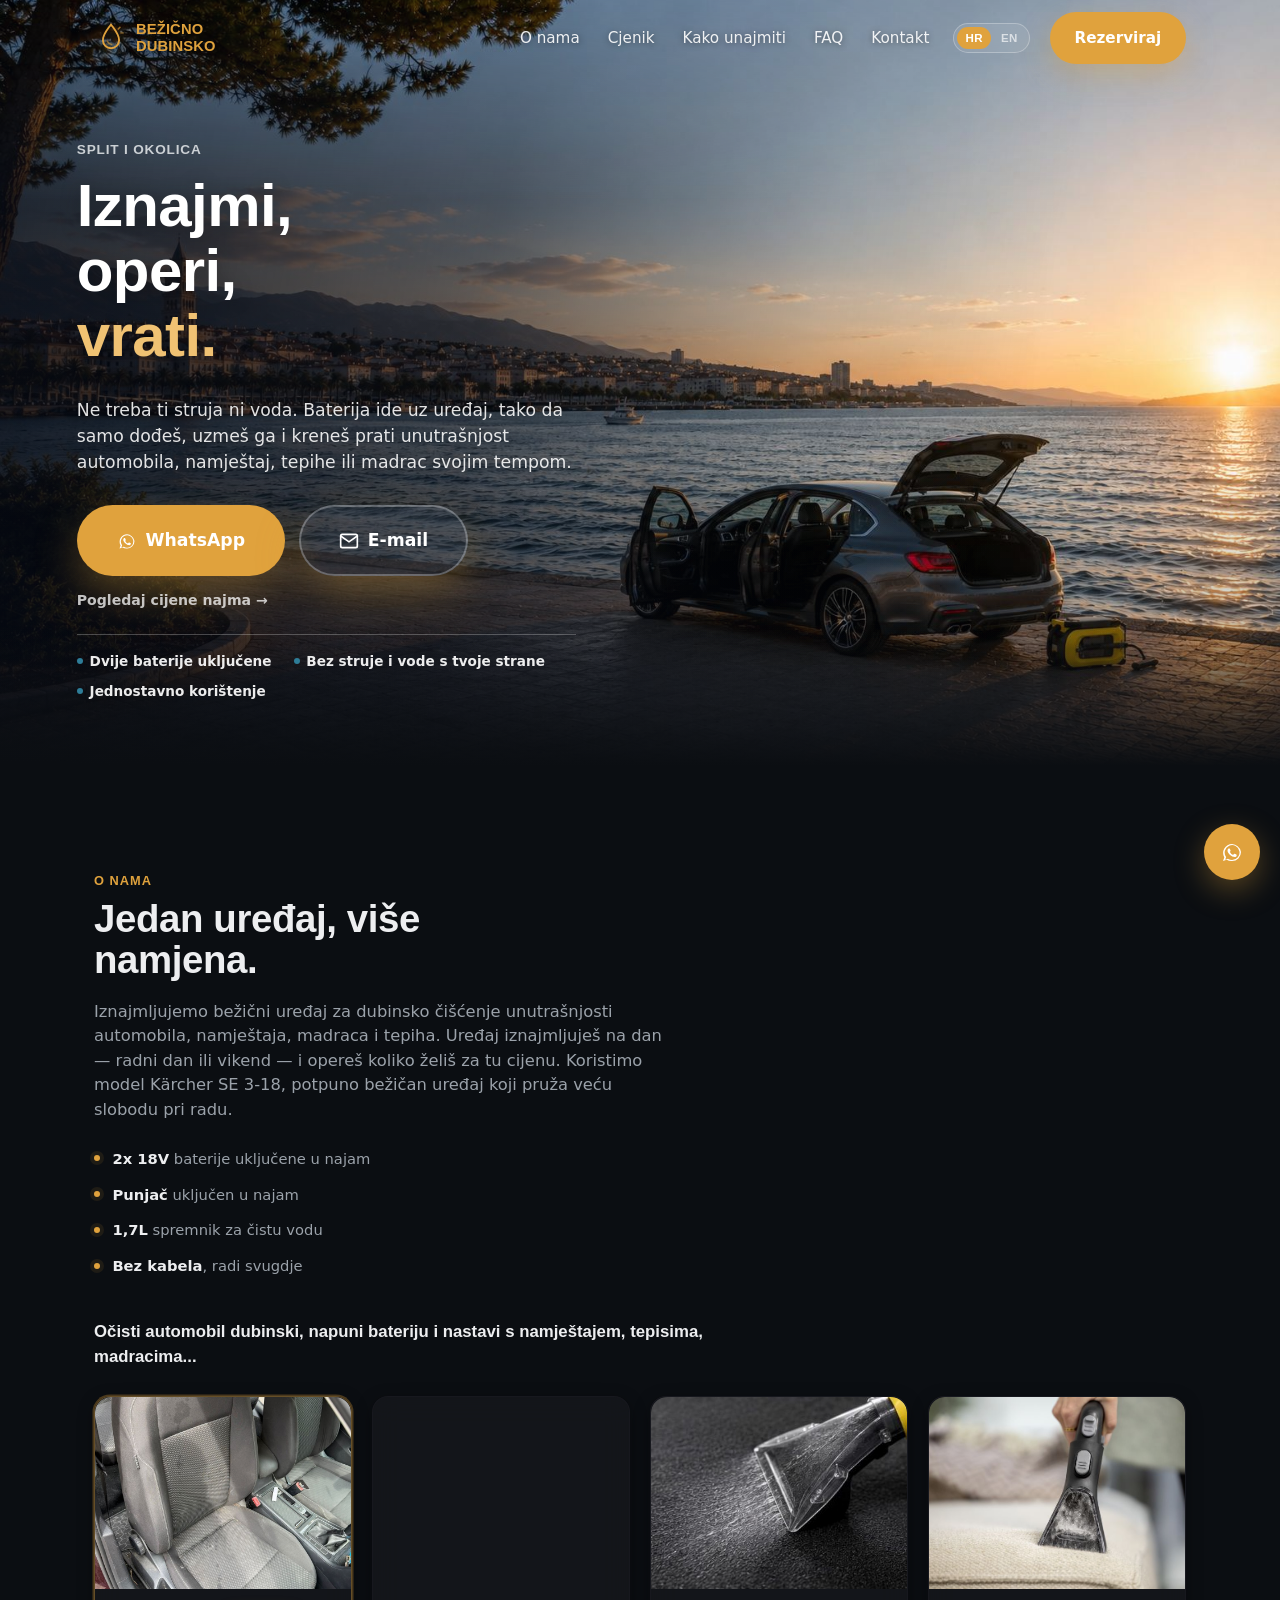
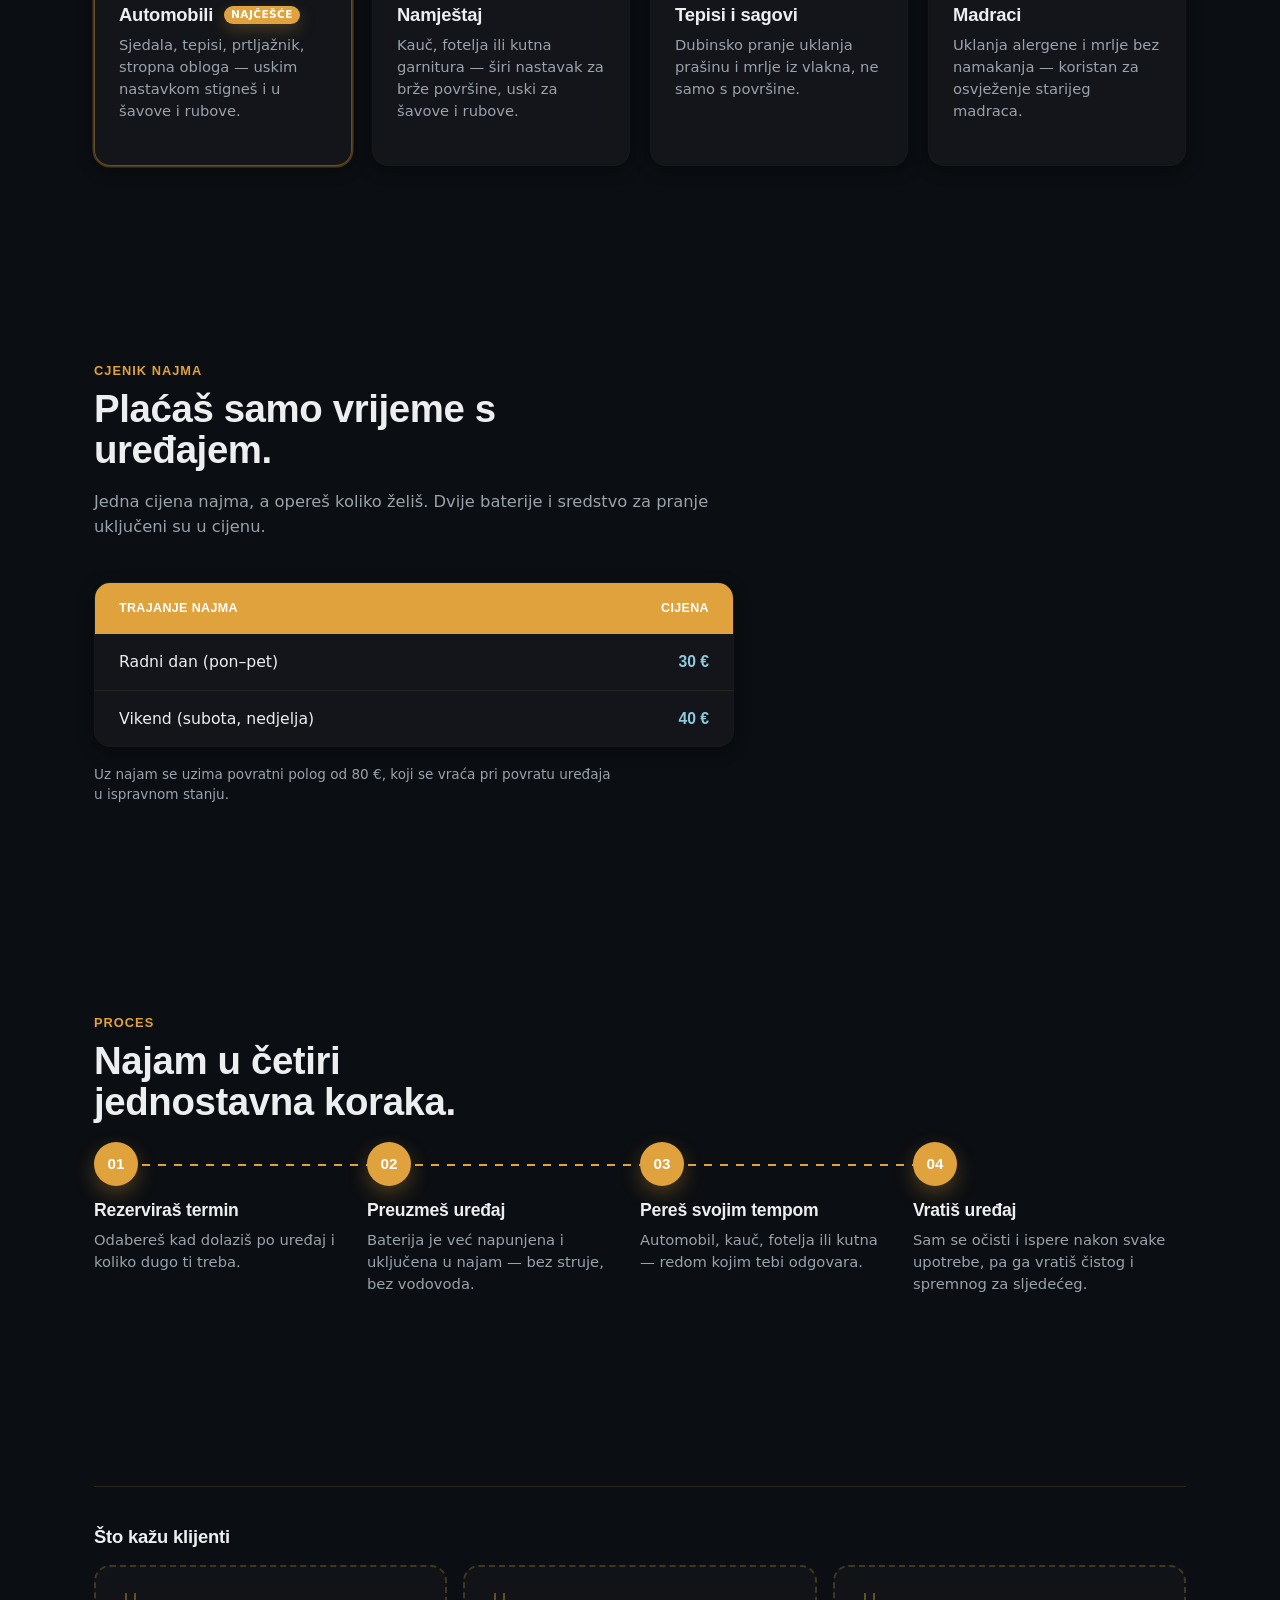
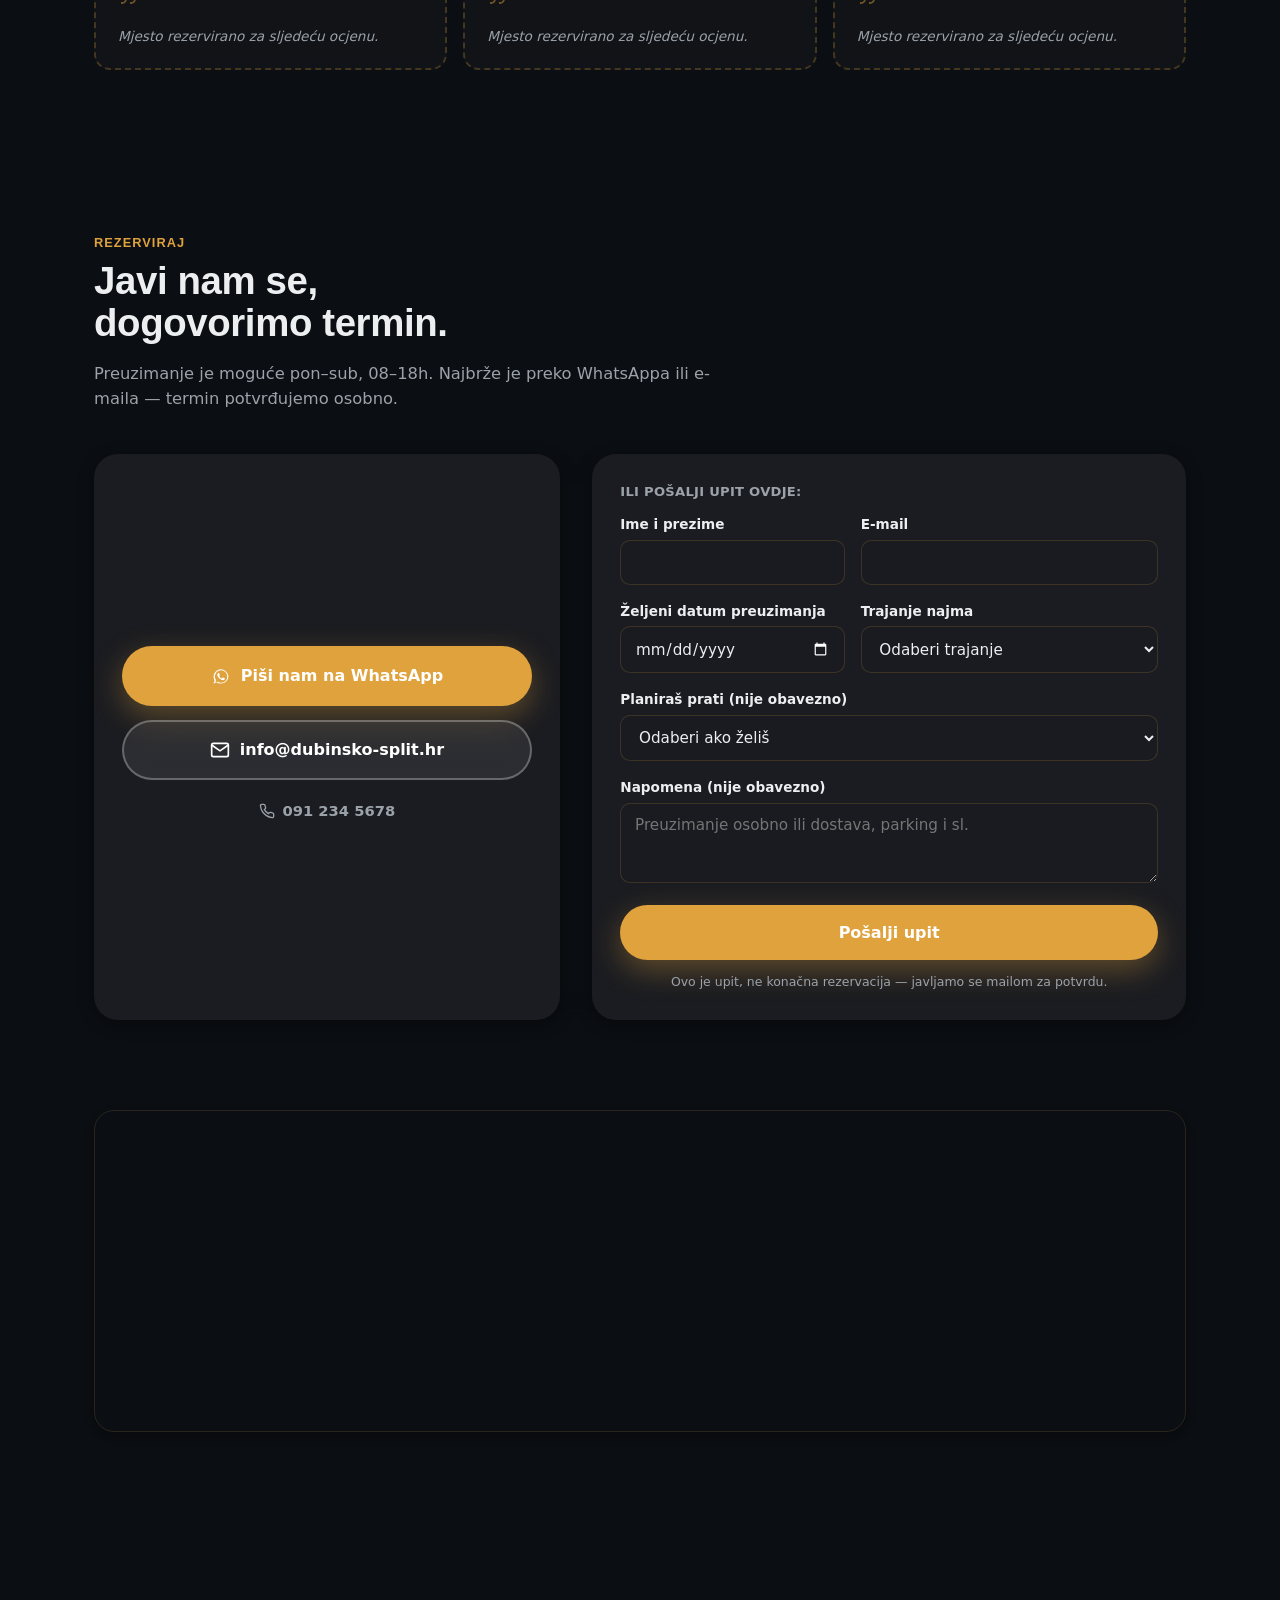
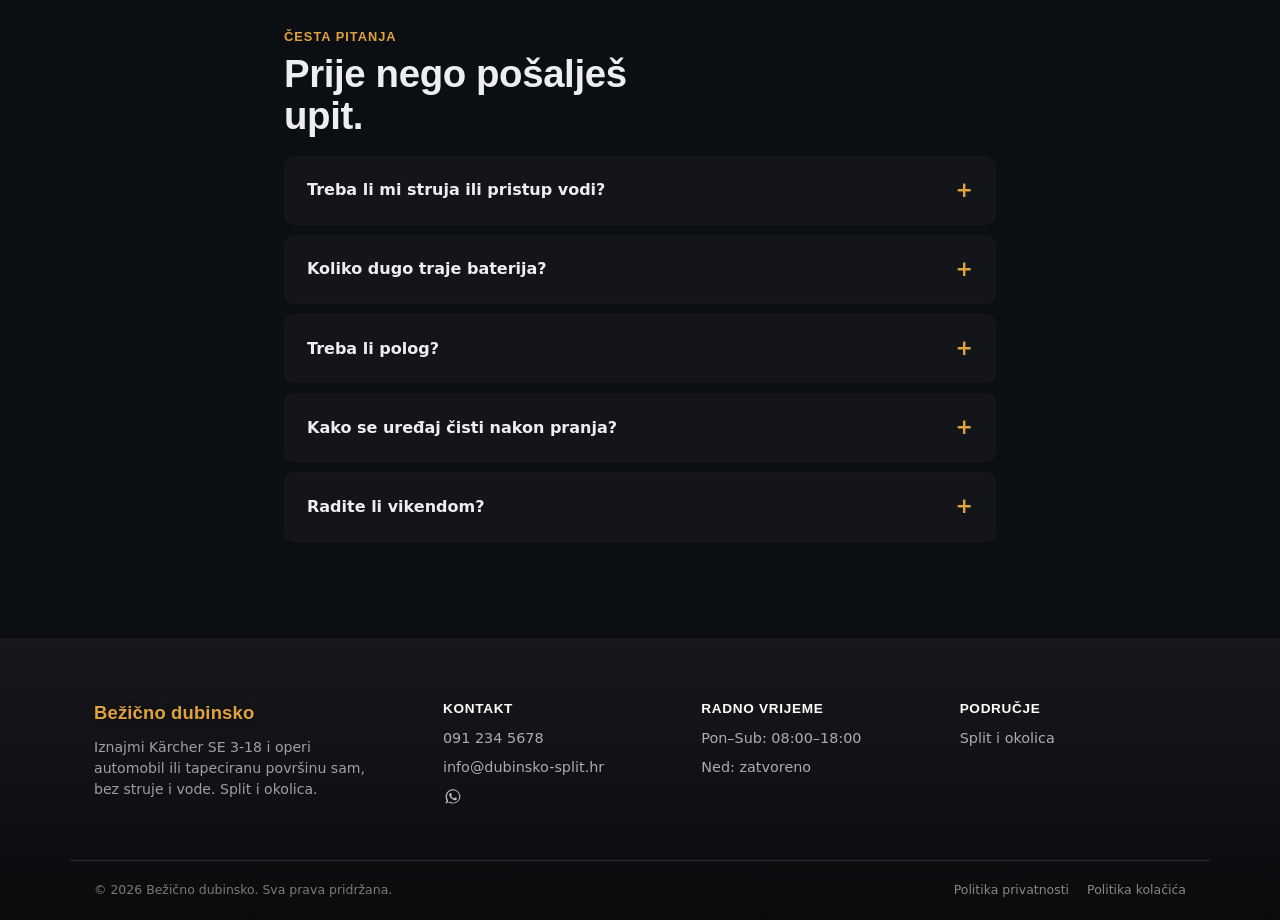
==== index.html @ 813442e8 "prva verzija" ====
<!DOCTYPE html>
<html lang="hr">
<head>
<meta charset="UTF-8">
<meta name="viewport" content="width=device-width, initial-scale=1.0">
<title data-i18n="meta.title">Bežično dubinsko Split</title>
<meta name="description" data-i18n-attr="content:meta.description" content="Iznajmi Kärcher SE 3-18 u Splitu i operi automobil, kauč, kutnu garnituru ili fotelju sam, bez struje i bez vode s vodovoda. Dvije baterije uključene. Javi se na WhatsApp ili pošalji upit online.">

<meta property="og:type" content="website">
<meta property="og:locale" content="hr_HR">
<meta property="og:title" data-i18n-attr="content:meta.title" content="Bežično dubinsko Split">
<meta property="og:description" data-i18n-attr="content:meta.description" content="Iznajmi Kärcher SE 3-18 u Splitu i operi automobil, kauč, kutnu garnituru ili fotelju sam, bez struje i bez vode s vodovoda. Dvije baterije uključene. Javi se na WhatsApp ili pošalji upit online.">
<meta property="og:image" content="images/hero-marina.jpg">
<meta name="twitter:card" content="summary_large_image">
<meta name="twitter:title" data-i18n-attr="content:meta.title" content="Bežično dubinsko Split">
<meta name="twitter:description" data-i18n-attr="content:meta.description" content="Iznajmi Kärcher SE 3-18 u Splitu i operi automobil, kauč, kutnu garnituru ili fotelju sam, bez struje i bez vode s vodovoda. Dvije baterije uključene. Javi se na WhatsApp ili pošalji upit online.">
<meta name="twitter:image" content="images/hero-marina.jpg">

<link rel="icon" type="image/svg+xml" href="images/favicon.svg">
<link rel="icon" type="image/png" sizes="32x32" href="images/favicon-32.png">
<link rel="apple-touch-icon" href="images/favicon-180.png">
<link rel="stylesheet" href="css/style.css">
<script>
  /* Postavi jezik prije renderiranja, da nema "bljeska" krivog jezika */
  (function(){
    try{
      var lang = localStorage.getItem('bd-lang') || 'hr';
      document.documentElement.setAttribute('lang', lang);
    }catch(e){}
  })();
</script>
</head>
<body>

<div class="bg-atmosphere" aria-hidden="true"><span></span><span></span><span></span></div>

<a class="skip-link" href="#glavni-sadrzaj">Preskoči na sadržaj</a>

<header class="site-header">
  <div class="wrap header-inner">
    <a href="#" class="logo" aria-label="Bežično dubinsko — početna">
      <span class="logo-mark" aria-hidden="true">
  <svg viewBox="0 0 40 40" width="34" height="34" fill="none">
    <path
      d="M20 4C16.5 9.2 10.5 15.3 10.5 22.5A9.5 9.5 0 0 0 20 32a9.5 9.5 0 0 0 9.5-9.5C29.5 15.3 23.5 9.2 20 4Z"
      stroke="currentColor"
      stroke-width="2.2"
      stroke-linecap="round"
      stroke-linejoin="round"
    />
    <path
      d="M15.5 23.5c1.2 2.6 3 3.9 5.5 4.1"
      stroke="currentColor"
      stroke-width="1.8"
      stroke-linecap="round"
      opacity=".55"
    />
    <path
      d="M28.5 9.5l2-2"
      stroke="currentColor"
      stroke-width="1.8"
      stroke-linecap="round"
      opacity=".65"
    />
    <path
      d="M31.5 14h2.8"
      stroke="currentColor"
      stroke-width="1.8"
      stroke-linecap="round"
      opacity=".45"
    />
  </svg>
</span>
      <span class="logo-word">
  <span class="logo-word-red">Bežično</span><br>
  <span class="logo-word-blue">dubinsko</span></span>
    </a>

    <div class="nav-actions-wrap" id="navActionsWrap">
      <nav class="main-nav" id="glavna-navigacija">
        <a href="#o-nama" data-i18n="nav.about">O nama</a>
        <a href="#cjenik" data-i18n="nav.pricing">Cjenik</a>
        <a href="#kako-unajmiti" data-i18n="nav.how">Kako unajmiti</a>
        <a href="#faq" data-i18n="nav.faq">FAQ</a>
        <a href="#kontakt" data-i18n="nav.contact">Kontakt</a>
      </nav>

      <div class="header-actions">
        <div class="pref-switchers">
          <div class="lang-toggle" id="langToggle" role="group" aria-label="Odabir jezika">
            <button type="button" data-lang="hr">HR</button>
            <button type="button" data-lang="en">EN</button>
          </div>
        </div>
        <a href="#termini" class="btn btn-primary" data-i18n="nav.book">Rezerviraj</a>
      </div>
    </div>

    <button class="nav-toggle" id="navToggle" aria-expanded="false" aria-controls="glavna-navigacija" aria-label="Otvori izbornik">
      <span></span><span></span><span></span>
    </button>
  </div>
  <div class="nav-backdrop" id="navBackdrop" aria-hidden="true"></div>
</header>

<main id="glavni-sadrzaj">

  <!-- HERO -->
  <section class="hero">
    <div class="hero-photos" id="heroPhotos">
      <img src="images/hero-marina.jpg" alt="Auto na splitskoj rivi u suton s Kärcher SE 3-18 uređajem pored otvorenog prtljažnika" class="hero-photo is-active">
      <img src="images/spray-macro.jpg" alt="Kärcher SE 3-18 raspršuje sredstvo za dubinsko čišćenje" class="hero-photo">
      <img src="images/spray-tile-dark.jpg" alt="Dubinsko čišćenje tamne površine u autu" class="hero-photo">
    </div>
    <div class="hero-overlay" aria-hidden="true"></div>
    <div class="hero-fade-bottom" aria-hidden="true"></div>
    <div class="hero-bubbles" aria-hidden="true">
      <span></span><span></span><span></span><span></span><span></span><span></span>
    </div>
    <div class="hero-inner">
      <div class="hero-copy">
        <p class="eyebrow" data-i18n="hero.eyebrow">Split i okolica</p>
        <h1 data-i18n-html="hero.title">Iznajmi,<br>operi,<br><span class="accent-underline">vrati.</span></h1>
        <p class="lead" data-i18n="hero.lead">Ne treba ti struja ni voda. Baterija ide uz uređaj, tako da samo dođeš, uzmeš ga i kreneš prati unutrašnjost automobila, namještaj, tepihe ili madrac svojim tempom.</p>

        <div class="hero-cta-block">
          <div class="hero-cta-buttons">
            <a href="https://wa.me/385912345678" target="_blank" rel="noopener" class="btn btn-primary btn-xl" id="heroCtaBtn">
              <svg width="20" height="20" viewBox="0 0 24 24" fill="currentColor"><path d="M17.6 6.32A8.86 8.86 0 0 0 12.05 4a8.94 8.94 0 0 0-7.74 13.4L3 21l3.7-1.28A8.9 8.9 0 0 0 12.05 21h.01a8.93 8.93 0 0 0 8.93-8.94 8.9 8.9 0 0 0-3.39-5.74zm-5.55 13.7a7.4 7.4 0 0 1-3.78-1.04l-.27-.16-2.8.98.94-2.73-.18-.28a7.44 7.44 0 1 1 6.09 3.23zm4.08-5.57c-.22-.11-1.32-.65-1.53-.73-.2-.08-.35-.11-.5.11-.15.22-.57.73-.7.88-.13.15-.26.17-.48.06-.22-.11-.94-.35-1.79-1.11a6.7 6.7 0 0 1-1.24-1.54c-.13-.22-.01-.34.1-.45.1-.1.22-.26.33-.39.11-.13.15-.22.22-.37.07-.15.04-.28-.02-.39-.06-.11-.5-1.2-.68-1.65-.18-.43-.36-.37-.5-.38h-.43c-.15 0-.39.06-.6.28-.2.22-.79.77-.79 1.87s.81 2.17.92 2.32c.11.15 1.6 2.44 3.87 3.42.54.23.96.37 1.29.48.54.17 1.03.15 1.42.09.43-.06 1.32-.54 1.51-1.06.19-.52.19-.97.13-1.06-.06-.09-.2-.15-.42-.26z"/></svg>
              <span data-i18n="hero.ctaMain">WhatsApp</span>
            </a>
            <a href="mailto:info@dubinsko-split.hr" class="btn btn-ghost btn-xl">
              <svg width="20" height="20" viewBox="0 0 24 24" fill="none" stroke="currentColor" stroke-width="2"><rect x="2" y="4" width="20" height="16" rx="2"/><path d="m22 6-10 7L2 6"/></svg>
              <span data-i18n="hero.ctaMail">E-mail</span>
            </a>
          </div>
          <a href="#cjenik" class="cta-subtext" data-i18n="hero.ctaSub">Pogledaj cijene najma →</a>
        </div>

        <ul class="hero-trust">
          <li data-i18n="hero.trust1">Dvije baterije uključene</li>
          <li data-i18n="hero.trust2">Bez struje i vode s tvoje strane</li>
          <li data-i18n="hero.trust3">Jednostavno korištenje</li>
        </ul>
      </div>
    </div>
  </section>

  <!-- O NAMA -->
  <section id="o-nama" class="section">
    <div class="wrap">
      <div class="about-copy about-copy--full reveal">
        <p class="section-eyebrow" data-i18n="about.eyebrow">O nama</p>
        <h2 class="section-title" data-i18n="about.title">Jedan uređaj, više namjena.</h2>

        <p class="section-lead about-lead" data-i18n="about.lead">
          Iznajmljujemo bežični uređaj za dubinsko čišćenje unutrašnjosti automobila, namještaja, madraca i tepiha. Uređaj iznajmljuješ na dan — radni dan ili vikend — i opereš koliko želiš za tu cijenu. Koristimo model Kärcher SE 3-18, potpuno bežičan uređaj koji pruža veću slobodu pri radu.
        </p>

        <ul class="spec-list">
          <li data-i18n-html="about.spec1"><strong>2x 18V</strong> baterije uključene u najam</li>
          <li data-i18n-html="about.specCharger"><strong>Punjač</strong> uključen u najam</li>
          <li data-i18n-html="about.spec2"><strong>1,7L</strong> spremnik za čistu vodu</li>
          <li data-i18n-html="about.spec3"><strong>Bez kabela</strong>, radi svugdje</li>
        </ul>
      </div>

      <p class="service-flow-intro reveal" data-i18n="about.flowIntro">Očisti automobil dubinski, napuni bateriju i nastavi s namještajem, tepisima, madracima...</p>

      <div class="service-grid">
        <article class="service-card service-card-primary reveal">
          <div class="service-photo-rotator" id="autoRotator">
            <img src="images/auto-real-1.jpg" alt="Dubinsko čišćenje sjedala automobila — prije" class="service-photo is-active" loading="lazy">
            <img src="images/auto-real-2.jpg" alt="Dubinsko čišćenje sjedala automobila — poslije" class="service-photo" loading="lazy">
            <img src="images/auto-real-3.jpg" alt="Dubinsko čišćenje stražnjeg sjedala automobila — prije" class="service-photo" loading="lazy">
            <img src="images/auto-real-4.jpg" alt="Dubinsko čišćenje stražnjeg sjedala automobila — poslije" class="service-photo" loading="lazy">
          </div>
          <h3 data-i18n-html="service.cars.title">Automobili <span class="tag-hit">najčešće</span></h3>
          <p data-i18n="service.cars.desc">Sjedala, tepisi, prtljažnik, stropna obloga — uskim nastavkom stigneš i u šavove i rubove.</p>
        </article>

        <article class="service-card reveal">
          <video class="service-photo" autoplay muted loop playsinline preload="metadata" aria-label="Dubinsko čišćenje kauča Kärcher uređajem">
            <source src="images/kutna-video.mp4" type="video/mp4">
          </video>
          <h3 data-i18n="service.furniture.title">Namještaj</h3>
          <p data-i18n="service.furniture.desc">Kauč, fotelja ili kutna garnitura — širi nastavak za brže površine, uski za šavove i rubove.</p>
        </article>

        <article class="service-card reveal">
          <img src="images/tepih-closeup.jpg" alt="Dubinsko čišćenje tepiha Kärcher uređajem" class="service-photo" style="object-position:42% 65%;" loading="lazy">
          <h3 data-i18n="service.rugs.title">Tepisi i sagovi</h3>
          <p data-i18n="service.rugs.desc">Dubinsko pranje uklanja prašinu i mrlje iz vlakna, ne samo s površine.</p>
        </article>

        <article class="service-card reveal">
          <img src="images/madrac-clean.jpg" alt="Dubinsko čišćenje madraca Kärcher uređajem" class="service-photo" style="object-position:30% 55%;" loading="lazy">
          <h3 data-i18n="service.mattress.title">Madraci</h3>
          <p data-i18n="service.mattress.desc">Uklanja alergene i mrlje bez namakanja — koristan za osvježenje starijeg madraca.</p>
        </article>
      </div>
    </div>
  </section>

  <!-- CJENIK NAJMA -->
  <section id="cjenik" class="section section-alt">
    <div class="wrap">
      <p class="section-eyebrow" data-i18n="pricing.eyebrow">Cjenik najma</p>
      <h2 class="section-title reveal" data-i18n="pricing.title">Plaćaš samo vrijeme s uređajem.</h2>
      <p class="section-lead" data-i18n="pricing.lead">Jedna cijena najma, a opereš koliko želiš. Dvije baterije i sredstvo za pranje uključeni su u cijenu.</p>

      <div class="price-table reveal">
        <div class="price-row price-row-head">
          <span data-i18n="pricing.duration">Trajanje najma</span><span data-i18n="pricing.price">Cijena</span>
        </div>
        <div class="price-row"><span data-i18n="pricing.row1">Radni dan (pon–pet)</span><span>30 €</span></div>
        <div class="price-row"><span data-i18n="pricing.row2">Vikend (subota, nedjelja)</span><span>40 €</span></div>
      </div>
      <p class="price-note" data-i18n="pricing.note">Uz najam se uzima povratni polog od 80 €, koji se vraća pri povratu uređaja u ispravnom stanju.</p>
    </div>
  </section>

  <!-- KAKO UNAJMITI -->
  <section id="kako-unajmiti" class="section">
    <div class="wrap">
      <p class="section-eyebrow" data-i18n="steps.eyebrow">Proces</p>
      <h2 class="section-title reveal" data-i18n="steps.title">Najam u četiri jednostavna koraka.</h2>

      <ol class="steps">
        <li class="step reveal">
          <span class="step-num">01</span>
          <h3 data-i18n="steps.s1.title">Rezerviraš termin</h3>
          <p data-i18n="steps.s1.desc">Odabereš kad dolaziš po uređaj i koliko dugo ti treba.</p>
        </li>
        <li class="step reveal">
          <span class="step-num">02</span>
          <h3 data-i18n="steps.s2.title">Preuzmeš uređaj</h3>
          <p data-i18n="steps.s2.desc">Baterija je već napunjena i uključena u najam — bez struje, bez vodovoda.</p>
        </li>
        <li class="step reveal">
          <span class="step-num">03</span>
          <h3 data-i18n="steps.s3.title">Pereš svojim tempom</h3>
          <p data-i18n="steps.s3.desc">Auto, kauč, fotelja ili kutna — redom kojim tebi odgovara.</p>
        </li>
        <li class="step reveal">
          <span class="step-num">04</span>
          <h3 data-i18n="steps.s4.title">Vratiš uređaj</h3>
          <p data-i18n="steps.s4.desc">Sam se očisti i ispere nakon svake upotrebe, pa ga vratiš čistog i spremnog za sljedećeg.</p>
        </li>
      </ol>
    </div>
  </section>

  <!-- REFERENCE KLIJENATA -->
  <section id="reference" class="section">
    <div class="wrap">
      <div class="testimonials">
        <h3 class="testimonials-title" data-i18n="testimonials.title">Što kažu klijenti</h3>
        <div class="testimonial-grid">
          <div class="testimonial-card testimonial-placeholder reveal">
            <svg width="24" height="24" viewBox="0 0 24 24" fill="none" stroke="currentColor" stroke-width="1.8"><path d="M8 4v6a4 4 0 0 1-4 4H3M17 4v6a4 4 0 0 1-4 4h-1"/></svg>
            <p data-i18n="testimonials.placeholder">Mjesto rezervirano za sljedeću ocjenu.</p>
          </div>
          <div class="testimonial-card testimonial-placeholder reveal">
            <svg width="24" height="24" viewBox="0 0 24 24" fill="none" stroke="currentColor" stroke-width="1.8"><path d="M8 4v6a4 4 0 0 1-4 4H3M17 4v6a4 4 0 0 1-4 4h-1"/></svg>
            <p data-i18n="testimonials.placeholder">Mjesto rezervirano za sljedeću ocjenu.</p>
          </div>
          <div class="testimonial-card testimonial-placeholder reveal">
            <svg width="24" height="24" viewBox="0 0 24 24" fill="none" stroke="currentColor" stroke-width="1.8"><path d="M8 4v6a4 4 0 0 1-4 4H3M17 4v6a4 4 0 0 1-4 4h-1"/></svg>
            <p data-i18n="testimonials.placeholder">Mjesto rezervirano za sljedeću ocjenu.</p>
          </div>
        </div>
      </div>
    </div>
  </section>

  <!-- TERMINI / KALENDAR -->
  <section id="termini" class="section section-alt">
    <div class="wrap">
      <p class="section-eyebrow" data-i18n="booking.eyebrow">Rezerviraj</p>
      <h2 class="section-title reveal" id="terminiHeading" data-i18n="booking.title">Javi nam se, dogovorimo termin.</h2>
      <p class="section-lead" data-i18n="booking.lead">Preuzimanje je moguće pon–sub, 08–18h. Najbrže je preko WhatsAppa ili e-maila — termin potvrđujemo osobno.</p>

      <div class="booking booking--simple">
        <div class="contact-card reveal">
          <a href="https://wa.me/385912345678" target="_blank" rel="noopener" class="btn btn-primary btn-lg btn-block contact-btn">
            <svg width="20" height="20" viewBox="0 0 24 24" fill="currentColor"><path d="M17.6 6.32A8.86 8.86 0 0 0 12.05 4a8.94 8.94 0 0 0-7.74 13.4L3 21l3.7-1.28A8.9 8.9 0 0 0 12.05 21h.01a8.93 8.93 0 0 0 8.93-8.94 8.9 8.9 0 0 0-3.39-5.74zm-5.55 13.7a7.4 7.4 0 0 1-3.78-1.04l-.27-.16-2.8.98.94-2.73-.18-.28a7.44 7.44 0 1 1 6.09 3.23zm4.08-5.57c-.22-.11-1.32-.65-1.53-.73-.2-.08-.35-.11-.5.11-.15.22-.57.73-.7.88-.13.15-.26.17-.48.06-.22-.11-.94-.35-1.79-1.11a6.7 6.7 0 0 1-1.24-1.54c-.13-.22-.01-.34.1-.45.1-.1.22-.26.33-.39.11-.13.15-.22.22-.37.07-.15.04-.28-.02-.39-.06-.11-.5-1.2-.68-1.65-.18-.43-.36-.37-.5-.38h-.43c-.15 0-.39.06-.6.28-.2.22-.79.77-.79 1.87s.81 2.17.92 2.32c.11.15 1.6 2.44 3.87 3.42.54.23.96.37 1.29.48.54.17 1.03.15 1.42.09.43-.06 1.32-.54 1.51-1.06.19-.52.19-.97.13-1.06-.06-.09-.2-.15-.42-.26z"/></svg>
            <span data-i18n="booking.whatsappBtn">Piši nam na WhatsApp</span>
          </a>
          <a href="mailto:info@dubinsko-split.hr" class="btn btn-ghost btn-lg btn-block contact-btn">
            <svg width="20" height="20" viewBox="0 0 24 24" fill="none" stroke="currentColor" stroke-width="2"><rect x="2" y="4" width="20" height="16" rx="2"/><path d="m22 6-10 7L2 6"/></svg>
            <span>info@dubinsko-split.hr</span>
          </a>
          <a href="tel:+385912345678" class="contact-phone-line">
            <svg width="16" height="16" viewBox="0 0 24 24" fill="none" stroke="currentColor" stroke-width="2"><path d="M22 16.92v3a2 2 0 0 1-2.18 2 19.79 19.79 0 0 1-8.63-3.07 19.5 19.5 0 0 1-6-6 19.79 19.79 0 0 1-3.07-8.67A2 2 0 0 1 4.11 2h3a2 2 0 0 1 2 1.72c.127.96.362 1.903.7 2.81a2 2 0 0 1-.45 2.11L8.09 9.91a16 16 0 0 0 6 6l1.27-1.27a2 2 0 0 1 2.11-.45c.907.338 1.85.573 2.81.7A2 2 0 0 1 22 16.92z"/></svg>
            091 234 5678
          </a>
        </div>

        <!--
          NAPOMENA: ova forma koristi Netlify Forms (data-netlify="true").
          To radi SAMO kad je stranica objavljena na Netlifyju.
          Dok je stranica privremeno na Vercelu, forma se neće stvarno poslati
          nikamo (Vercel taj atribut ignorira) - WhatsApp i e-mail dugmad
          iznad i dalje rade normalno. Kad prebacite na Netlify, forma
          proradi sama od sebe, bez izmjena koda.
        -->
        <form
          class="booking-form reveal"
          id="bookingForm"
          name="rezervacija"
          method="POST"
          data-netlify="true"
          netlify-honeypot="bot-field"
          action="/hvala.html"
        >
          <input type="hidden" name="form-name" value="rezervacija">
          <p class="hp-field">
            <label>Ne popunjavaj ovo polje: <input name="bot-field"></label>
          </p>

          <p class="booking-form-label" data-i18n="booking.formLabel">ili pošalji upit ovdje:</p>

          <div class="form-grid">
            <label class="field">
              <span data-i18n="form.name">Ime i prezime</span>
              <input type="text" name="Ime" required autocomplete="name">
            </label>
            <label class="field">
              <span data-i18n="form.email">E-mail</span>
              <input type="email" name="E-mail" required autocomplete="email">
            </label>
            <label class="field">
              <span data-i18n="form.date">Željeni datum preuzimanja</span>
              <input type="date" name="Datum preuzimanja">
            </label>
            <label class="field">
              <span data-i18n="form.duration">Trajanje najma</span>
              <select name="Trajanje najma" required>
                <option value="" data-i18n="form.durationPick">Odaberi trajanje</option>
                <option data-i18n="form.dur1">Radni dan (pon–pet) — 30 €</option>
                <option data-i18n="form.dur2">Vikend (subota, nedjelja) — 40 €</option>
              </select>
            </label>
            <label class="field field-wide">
              <span data-i18n="form.usage">Planiraš prati (nije obavezno)</span>
              <select name="Planirano koristenje">
                <option value="" data-i18n="form.usagePick">Odaberi ako želiš</option>
                <option data-i18n="form.usage1">Automobil</option>
                <option data-i18n="form.usage2">Namještaj</option>
                <option data-i18n="form.usage3">Tepisi i sagovi</option>
                <option data-i18n="form.usage4">Madrac</option>
                <option data-i18n="form.usage5">Više toga</option>
              </select>
            </label>
            <label class="field field-wide">
              <span data-i18n="form.note">Napomena (nije obavezno)</span>
              <textarea name="Napomena" rows="3" data-i18n-attr="placeholder:form.notePlaceholder" placeholder="Preuzimanje osobno ili dostava, parking i sl."></textarea>
            </label>
          </div>

          <button type="submit" class="btn btn-primary btn-lg btn-block" id="submitBooking" data-i18n="form.submit">
            Pošalji upit
          </button>
          <p class="form-note" data-i18n="form.note2">Ovo je upit, ne konačna rezervacija — javljamo se mailom za potvrdu.</p>
        </form>
      </div>

      <div class="map-embed reveal">
        <iframe
          src="https://www.google.com/maps?q=Split,+Croatia&output=embed"
          width="100%"
          height="320"
          style="border:0;"
          allowfullscreen=""
          loading="lazy"
          referrerpolicy="no-referrer-when-downgrade"
          title="Lokacija — centar Splita">
        </iframe>
      </div>
    </div>
  </section>

  <!-- FAQ -->
  <section id="faq" class="section-alt section">
    <div class="wrap wrap-narrow">
      <p class="section-eyebrow" data-i18n="faq.eyebrow">Česta pitanja</p>
      <h2 class="section-title reveal" data-i18n="faq.title">Prije nego pošalješ upit.</h2>

      <div class="faq-list">
        <details class="faq-item reveal">
          <summary data-i18n="faq.q1">Treba li mi struja ili pristup vodi?</summary>
          <p data-i18n="faq.a1">Ne. Kärcher SE 3-18 radi na bateriju koja ide uz uređaj, a sredstvo za pranje je uključeno u najam.</p>
        </details>
        <details class="faq-item reveal">
          <summary data-i18n="faq.q2">Koliko dugo baterija traje?</summary>
          <p data-i18n="faq.a2">Napunjena baterija izdrži otprilike 12 do 24 minute neprekidnog pranja, ovisno o kapacitetu — dovoljno za par sjedala u autu ili manji kauč po punjenju. Uz najam uvijek idu dvije baterije, tako da imaš duplo više vremena za pranje bez čekanja da se napuni.</p>
        </details>
        <details class="faq-item reveal">
          <summary data-i18n="faq.q3">Treba li polog?</summary>
          <p data-i18n="faq.a3">Da, 80 € povratnog pologa koji se vraća pri povratu uređaja u ispravnom stanju.</p>
        </details>
        <details class="faq-item reveal">
          <summary data-i18n="faq.q4">Kako se uređaj čisti nakon pranja?</summary>
          <p data-i18n="faq.a4">Ima ugrađenu funkciju ispiranja — sam ispere sebe i crijevo nakon svake upotrebe, tako da se sprječavaju neugodni mirisi i bakterije.</p>
        </details>
        <details class="faq-item reveal">
          <summary data-i18n="faq.q5">Radite li vikendom?</summary>
          <p data-i18n="faq.a5">Preuzimanje i povrat su mogući ponedjeljkom do subote, 08–18h. Za vikend paket dogovaramo preuzimanje petkom.</p>
        </details>
      </div>
    </div>
  </section>

</main>

<footer id="kontakt" class="site-footer">
  <div class="wrap footer-inner">
    <div class="footer-brand">
      <span class="logo-word">
  <span class="logo-word-red">Bežično</span>
  <span class="logo-word-blue">dubinsko</span>
</span>
      <p data-i18n="footer.desc">Iznajmi Kärcher SE 3-18 i operi automobil ili tapeciranu površinu sam, bez struje i vode. Split i okolica.</p>
    </div>
    <div class="footer-col">
      <h4 data-i18n="footer.contact">Kontakt</h4>
      <p><a href="tel:+385912345678">091 234 5678</a></p>
      <p><a href="mailto:info@dubinsko-split.hr">info@dubinsko-split.hr</a></p>
      <p><a href="https://wa.me/385912345678" target="_blank" rel="noopener" class="footer-whatsapp" aria-label="WhatsApp">
        <svg width="20" height="20" viewBox="0 0 24 24" fill="currentColor"><path d="M17.6 6.32A8.86 8.86 0 0 0 12.05 4a8.94 8.94 0 0 0-7.74 13.4L3 21l3.7-1.28A8.9 8.9 0 0 0 12.05 21h.01a8.93 8.93 0 0 0 8.93-8.94 8.9 8.9 0 0 0-3.39-5.74zm-5.55 13.7a7.4 7.4 0 0 1-3.78-1.04l-.27-.16-2.8.98.94-2.73-.18-.28a7.44 7.44 0 1 1 6.09 3.23zm4.08-5.57c-.22-.11-1.32-.65-1.53-.73-.2-.08-.35-.11-.5.11-.15.22-.57.73-.7.88-.13.15-.26.17-.48.06-.22-.11-.94-.35-1.79-1.11a6.7 6.7 0 0 1-1.24-1.54c-.13-.22-.01-.34.1-.45.1-.1.22-.26.33-.39.11-.13.15-.22.22-.37.07-.15.04-.28-.02-.39-.06-.11-.5-1.2-.68-1.65-.18-.43-.36-.37-.5-.38h-.43c-.15 0-.39.06-.6.28-.2.22-.79.77-.79 1.87s.81 2.17.92 2.32c.11.15 1.6 2.44 3.87 3.42.54.23.96.37 1.29.48.54.17 1.03.15 1.42.09.43-.06 1.32-.54 1.51-1.06.19-.52.19-.97.13-1.06-.06-.09-.2-.15-.42-.26z"/></svg>
      </a></p>
    </div>
    <div class="footer-col">
      <h4 data-i18n="footer.hours">Radno vrijeme</h4>
      <p data-i18n="footer.hours1">Pon–Sub: 08:00–18:00</p>
      <p data-i18n="footer.hours2">Ned: zatvoreno</p>
    </div>
    <div class="footer-col">
      <h4 data-i18n="footer.area">Područje</h4>
      <p data-i18n="footer.areaVal">Split i okolica</p>
    </div>
  </div>
  <div class="wrap footer-bottom">
    <p>© <span id="year"></span> <span data-i18n="footer.rights">Bežično dubinsko. Sva prava pridržana.</span></p>
    <nav class="footer-legal" aria-label="Pravne informacije">
      <a href="privatnost.html" data-i18n="footer.privacy">Politika privatnosti</a>
      <a href="kolacici.html" data-i18n="footer.cookies">Politika kolačića</a>
    </nav>
  </div>
</footer>

<a href="https://wa.me/385912345678" target="_blank" rel="noopener" class="call-fab" aria-label="Piši nam na WhatsApp">
  <svg width="24" height="24" viewBox="0 0 24 24" fill="currentColor"><path d="M17.6 6.32A8.86 8.86 0 0 0 12.05 4a8.94 8.94 0 0 0-7.74 13.4L3 21l3.7-1.28A8.9 8.9 0 0 0 12.05 21h.01a8.93 8.93 0 0 0 8.93-8.94 8.9 8.9 0 0 0-3.39-5.74zm-5.55 13.7a7.4 7.4 0 0 1-3.78-1.04l-.27-.16-2.8.98.94-2.73-.18-.28a7.44 7.44 0 1 1 6.09 3.23zm4.08-5.57c-.22-.11-1.32-.65-1.53-.73-.2-.08-.35-.11-.5.11-.15.22-.57.73-.7.88-.13.15-.26.17-.48.06-.22-.11-.94-.35-1.79-1.11a6.7 6.7 0 0 1-1.24-1.54c-.13-.22-.01-.34.1-.45.1-.1.22-.26.33-.39.11-.13.15-.22.22-.37.07-.15.04-.28-.02-.39-.06-.11-.5-1.2-.68-1.65-.18-.43-.36-.37-.5-.38h-.43c-.15 0-.39.06-.6.28-.2.22-.79.77-.79 1.87s.81 2.17.92 2.32c.11.15 1.6 2.44 3.87 3.42.54.23.96.37 1.29.48.54.17 1.03.15 1.42.09.43-.06 1.32-.54 1.51-1.06.19-.52.19-.97.13-1.06-.06-.09-.2-.15-.42-.26z"/></svg>
</a>
<button class="back-to-top" id="backToTop" aria-label="Povratak na vrh">
  <svg width="22" height="22" viewBox="0 0 24 24" fill="none" stroke="currentColor" stroke-width="2.4" stroke-linecap="round" stroke-linejoin="round"><path d="M12 19V5M5 12l7-7 7 7"/></svg>
</button>
<script src="js/i18n.js"></script>
<script src="js/script.js"></script>
</body>
</html>
---- css/style.css ----
/* Self-hostani fontovi (Inter + Space Grotesk) - lokalno, bez Google servera */

@font-face {
  font-family: 'Inter';
  font-style: normal;
  font-display: swap;
  font-weight: 400;
  src: url('fonts/inter-latin-400-normal.woff2') format('woff2');
  unicode-range: U+0000-00FF,U+0131,U+0152-0153,U+02BB-02BC,U+02C6,U+02DA,U+02DC,U+0304,U+0308,U+0329,U+2000-206F,U+20AC,U+2122,U+2191,U+2193,U+2212,U+2215,U+FEFF,U+FFFD;
}

@font-face {
  font-family: 'Inter';
  font-style: normal;
  font-display: swap;
  font-weight: 400;
  src: url('fonts/inter-latin-ext-400-normal.woff2') format('woff2');
  unicode-range: U+0100-02BA,U+02BD-02C5,U+02C7-02CC,U+02CE-02D7,U+02DD-02FF,U+0304,U+0308,U+0329,U+1D00-1DBF,U+1E00-1E9F,U+1EF2-1EFF,U+2020,U+20A0-20AB,U+20AD-20C0,U+2113,U+2C60-2C7F,U+A720-A7FF;
}

@font-face {
  font-family: 'Inter';
  font-style: normal;
  font-display: swap;
  font-weight: 500;
  src: url('fonts/inter-latin-500-normal.woff2') format('woff2');
  unicode-range: U+0000-00FF,U+0131,U+0152-0153,U+02BB-02BC,U+02C6,U+02DA,U+02DC,U+0304,U+0308,U+0329,U+2000-206F,U+20AC,U+2122,U+2191,U+2193,U+2212,U+2215,U+FEFF,U+FFFD;
}

@font-face {
  font-family: 'Inter';
  font-style: normal;
  font-display: swap;
  font-weight: 500;
  src: url('fonts/inter-latin-ext-500-normal.woff2') format('woff2');
  unicode-range: U+0100-02BA,U+02BD-02C5,U+02C7-02CC,U+02CE-02D7,U+02DD-02FF,U+0304,U+0308,U+0329,U+1D00-1DBF,U+1E00-1E9F,U+1EF2-1EFF,U+2020,U+20A0-20AB,U+20AD-20C0,U+2113,U+2C60-2C7F,U+A720-A7FF;
}

@font-face {
  font-family: 'Inter';
  font-style: normal;
  font-display: swap;
  font-weight: 600;
  src: url('fonts/inter-latin-600-normal.woff2') format('woff2');
  unicode-range: U+0000-00FF,U+0131,U+0152-0153,U+02BB-02BC,U+02C6,U+02DA,U+02DC,U+0304,U+0308,U+0329,U+2000-206F,U+20AC,U+2122,U+2191,U+2193,U+2212,U+2215,U+FEFF,U+FFFD;
}

@font-face {
  font-family: 'Inter';
  font-style: normal;
  font-display: swap;
  font-weight: 600;
  src: url('fonts/inter-latin-ext-600-normal.woff2') format('woff2');
  unicode-range: U+0100-02BA,U+02BD-02C5,U+02C7-02CC,U+02CE-02D7,U+02DD-02FF,U+0304,U+0308,U+0329,U+1D00-1DBF,U+1E00-1E9F,U+1EF2-1EFF,U+2020,U+20A0-20AB,U+20AD-20C0,U+2113,U+2C60-2C7F,U+A720-A7FF;
}

@font-face {
  font-family: 'Inter';
  font-style: normal;
  font-display: swap;
  font-weight: 700;
  src: url('fonts/inter-latin-700-normal.woff2') format('woff2');
  unicode-range: U+0000-00FF,U+0131,U+0152-0153,U+02BB-02BC,U+02C6,U+02DA,U+02DC,U+0304,U+0308,U+0329,U+2000-206F,U+20AC,U+2122,U+2191,U+2193,U+2212,U+2215,U+FEFF,U+FFFD;
}

@font-face {
  font-family: 'Inter';
  font-style: normal;
  font-display: swap;
  font-weight: 700;
  src: url('fonts/inter-latin-ext-700-normal.woff2') format('woff2');
  unicode-range: U+0100-02BA,U+02BD-02C5,U+02C7-02CC,U+02CE-02D7,U+02DD-02FF,U+0304,U+0308,U+0329,U+1D00-1DBF,U+1E00-1E9F,U+1EF2-1EFF,U+2020,U+20A0-20AB,U+20AD-20C0,U+2113,U+2C60-2C7F,U+A720-A7FF;
}

@font-face {
  font-family: 'Space Grotesk';
  font-style: normal;
  font-display: swap;
  font-weight: 500;
  src: url('fonts/space-grotesk-latin-500-normal.woff2') format('woff2');
  unicode-range: U+0000-00FF,U+0131,U+0152-0153,U+02BB-02BC,U+02C6,U+02DA,U+02DC,U+0304,U+0308,U+0329,U+2000-206F,U+20AC,U+2122,U+2191,U+2193,U+2212,U+2215,U+FEFF,U+FFFD;
}

@font-face {
  font-family: 'Space Grotesk';
  font-style: normal;
  font-display: swap;
  font-weight: 500;
  src: url('fonts/space-grotesk-latin-ext-500-normal.woff2') format('woff2');
  unicode-range: U+0100-02BA,U+02BD-02C5,U+02C7-02CC,U+02CE-02D7,U+02DD-02FF,U+0304,U+0308,U+0329,U+1D00-1DBF,U+1E00-1E9F,U+1EF2-1EFF,U+2020,U+20A0-20AB,U+20AD-20C0,U+2113,U+2C60-2C7F,U+A720-A7FF;
}

@font-face {
  font-family: 'Space Grotesk';
  font-style: normal;
  font-display: swap;
  font-weight: 600;
  src: url('fonts/space-grotesk-latin-600-normal.woff2') format('woff2');
  unicode-range: U+0000-00FF,U+0131,U+0152-0153,U+02BB-02BC,U+02C6,U+02DA,U+02DC,U+0304,U+0308,U+0329,U+2000-206F,U+20AC,U+2122,U+2191,U+2193,U+2212,U+2215,U+FEFF,U+FFFD;
}

@font-face {
  font-family: 'Space Grotesk';
  font-style: normal;
  font-display: swap;
  font-weight: 600;
  src: url('fonts/space-grotesk-latin-ext-600-normal.woff2') format('woff2');
  unicode-range: U+0100-02BA,U+02BD-02C5,U+02C7-02CC,U+02CE-02D7,U+02DD-02FF,U+0304,U+0308,U+0329,U+1D00-1DBF,U+1E00-1E9F,U+1EF2-1EFF,U+2020,U+20A0-20AB,U+20AD-20C0,U+2113,U+2C60-2C7F,U+A720-A7FF;
}

@font-face {
  font-family: 'Space Grotesk';
  font-style: normal;
  font-display: swap;
  font-weight: 700;
  src: url('fonts/space-grotesk-latin-700-normal.woff2') format('woff2');
  unicode-range: U+0000-00FF,U+0131,U+0152-0153,U+02BB-02BC,U+02C6,U+02DA,U+02DC,U+0304,U+0308,U+0329,U+2000-206F,U+20AC,U+2122,U+2191,U+2193,U+2212,U+2215,U+FEFF,U+FFFD;
}

@font-face {
  font-family: 'Space Grotesk';
  font-style: normal;
  font-display: swap;
  font-weight: 700;
  src: url('fonts/space-grotesk-latin-ext-700-normal.woff2') format('woff2');
  unicode-range: U+0100-02BA,U+02BD-02C5,U+02C7-02CC,U+02CE-02D7,U+02DD-02FF,U+0304,U+0308,U+0329,U+1D00-1DBF,U+1E00-1E9F,U+1EF2-1EFF,U+2020,U+20A0-20AB,U+20AD-20C0,U+2113,U+2C60-2C7F,U+A720-A7FF;
}

/* ===========================================================
   Bežično dubinsko — design tokens
   =========================================================== */
:root{
  --ink:        #EDEEF0;
  --ink-soft:   #9BA2AA;
  --navy:       #6FB8D1;
  --navy-deep:  #8FCBE0;
  --foam:       #0B0E12;
  --foam-2:     #14171C;
  --accent-1:   #E0A23D;
  --accent-2:   #EEBB63;
  --accent-3:   #2E7D98;
  --red:        #2E7D98;
  --red-deep:   #1F5A6E;
  --steel:      #2B2D33;
  --white:      #FFFFFF;

  --surface:      #1B1C21;
  --surface-alt:  #202127;
  --surface-hover: #242530;
  --chip-tag-bg:  #24262C;
  --chip-tag-text:#B7BCC2;
  --brand-a:      #E0A23D;
  --brand-b:      #EDEEF0;
  --on-dark-eyebrow:   #CBD0D4;
  --on-dark-underline: #F0C273;
  --glass-rgb: 26,27,32;
  --grad-brand: var(--accent-1);
  --grad-brand-soft: rgba(224,162,61,.16);

  --font-display: 'Space Grotesk', 'Inter', sans-serif;
  --font-body: 'Inter', system-ui, sans-serif;

  --radius-sm: 10px;
  --radius-md: 16px;
  --radius-lg: 28px;

  --shadow-sm: 0 4px 16px rgba(0,0,0,.35);
  --shadow-md: 0 16px 40px rgba(0,0,0,.45);
  --shadow-glow: 0 10px 30px rgba(224,162,61,.35);

  --container: 1140px;

  color-scheme: dark;
}

*,*::before,*::after{ box-sizing:border-box; }
html{ scroll-behavior:smooth; background:#0B0E12; }
@media (prefers-reduced-motion: reduce){
  html{ scroll-behavior:auto; }
  *,*::before,*::after{ animation-duration:.001ms !important; animation-iteration-count:1 !important; transition-duration:.001ms !important; }
}

body{
  margin:0;
  font-family:var(--font-body);
  color:var(--ink);
  background:var(--foam);
  -webkit-font-smoothing:antialiased;
  line-height:1.5;
  transition:background-color .35s ease, color .35s ease;
}
@media (prefers-reduced-motion: reduce){
  body{ transition:none; }
}

.bg-atmosphere{
  position:fixed; inset:0;
  z-index:-1;
  overflow:hidden;
  pointer-events:none;
}
.bg-atmosphere span{
  position:absolute;
  border-radius:50%;
  filter:blur(90px);
}
.bg-atmosphere span:nth-child(1){
  width:560px; height:560px; top:-140px; left:-120px;
  background:radial-gradient(circle, var(--accent-1), transparent 70%);
  opacity:.16;
}
.bg-atmosphere span:nth-child(2){
  width:480px; height:480px; top:55vh; right:-160px;
  background:radial-gradient(circle, var(--accent-3), transparent 70%);
  opacity:.13;
}
.bg-atmosphere span:nth-child(3){
  width:460px; height:460px; bottom:-180px; left:15%;
  background:radial-gradient(circle, var(--accent-1), transparent 70%);
  opacity:.12;
}

h1,h2,h3,h4{
  font-family:var(--font-display);
  margin:0 0 .5em;
  line-height:1.08;
  letter-spacing:-0.01em;
  color:var(--ink);
}

p{ margin:0 0 1em; color:var(--ink-soft); }
a{ color:inherit; }
img,svg{ display:block; max-width:100%; }
ul,ol{ margin:0; padding:0; list-style:none; }
button{ font-family:inherit; }

.wrap{
  width:100%;
  max-width:var(--container);
  margin-inline:auto;
  padding-inline:24px;
}
.wrap-narrow{ max-width:760px; }

.legal-page{ padding-top:8px; }
.legal-updated{
  font-size:.85rem; color:var(--ink-soft);
  margin-bottom:2em;
}
.legal-page h2{
  font-size:1.15rem;
  margin-top:1.8em;
}
.legal-page ul{
  list-style:disc;
  padding-left:1.4em;
  margin-bottom:1em;
}
.legal-page li{ color:var(--ink-soft); margin-bottom:.4em; }
.legal-page a{ color:var(--accent-1); text-decoration:underline; }

.skip-link{
  position:absolute; left:-999px; top:0;
  background:var(--ink); color:var(--white);
  padding:12px 18px; border-radius:0 0 8px 0; z-index:200;
}
.skip-link:focus{ left:0; }

:focus-visible{
  outline:3px solid var(--accent-1);
  outline-offset:3px;
}

/* ===========================================================
   Buttons
   =========================================================== */
.btn{
  display:inline-flex; align-items:center; justify-content:center;
  gap:.5em;
  font-weight:600;
  font-family:var(--font-body);
  font-size:.95rem;
  padding:.85em 1.5em;
  border-radius:999px;
  border:2px solid transparent;
  cursor:pointer;
  text-decoration:none;
  transition:transform .25s cubic-bezier(.2,.8,.2,1), box-shadow .25s ease, background .25s ease, border-color .25s ease, color .25s ease, filter .25s ease;
  white-space:nowrap;
}
.btn-primary{
  background:var(--grad-brand);
  background-size:160% 160%;
  background-position:0% 50%;
  color:var(--white);
  box-shadow:var(--shadow-glow);
}
.btn-primary:hover{
  background-position:100% 50%;
  transform:translateY(-2px) scale(1.02);
  box-shadow:0 16px 40px rgba(224,162,61,.4);
}
.btn-ghost{
  background:rgba(255,255,255,.08);
  backdrop-filter:blur(10px);
  -webkit-backdrop-filter:blur(10px);
  border-color:rgba(255,255,255,.28);
  color:var(--white);
}
.btn-ghost:hover{
  background:rgba(255,255,255,.18);
  border-color:var(--accent-1);
  transform:translateY(-2px);
}
.btn-lg{ padding:1em 1.8em; font-size:1rem; }
.btn-block{ width:100%; }
.btn:disabled{
  opacity:.5; cursor:not-allowed; transform:none;
  background:var(--steel); color:var(--ink-soft); box-shadow:none;
}

/* ===========================================================
   Header
   =========================================================== */
.site-header{
  position:fixed; top:0; left:0; right:0; z-index:100;
  background:transparent;
  border-bottom:none;
  box-shadow:none;
  transition:background .3s ease;
}
.site-header.is-scrolled{
  background:rgba(8,12,20,.35);
}
.header-inner{
  display:flex; align-items:center; gap:24px;
  height:76px;
}
.logo{
  display:flex; align-items:center; gap:.5em;
  text-decoration:none; color:var(--ink);
  margin-right:auto;
}
.logo-mark{
  color:var(--accent-1);
  display:flex;
  filter:drop-shadow(0 2px 6px rgba(224,162,61,.35));
}
.logo-word{
  font-family:var(--font-display);
  font-weight:700;
  font-size:.92rem;
  line-height:1.15;
  letter-spacing:.01em;
  text-transform:uppercase;
  text-shadow:0 1px 8px rgba(0,0,0,.4);
}
.logo-word-blue{
  color:var(--accent-1);
}

.logo-word-red{
    color:var(--brand-a);
}
.nav-actions-wrap{ display:flex; align-items:center; gap:24px; }
.main-nav{ display:flex; gap:28px; }
.main-nav a{
  text-decoration:none;
  font-weight:500;
  font-size:.95rem;
  color:rgba(255,255,255,.9);
  text-shadow:0 1px 6px rgba(0,0,0,.45);
  transition:color .2s ease;
  position:relative;
}
.main-nav a::after{
  content:"";
  position:absolute; left:0; right:0; bottom:-6px;
  height:2px; border-radius:2px;
  background:var(--grad-brand);
  transform:scaleX(0);
  transition:transform .25s ease;
}
.main-nav a:hover{ color:var(--white); }
.main-nav a:hover::after{ transform:scaleX(1); }
.header-actions{ display:flex; align-items:center; gap:20px; }
.nav-toggle{
  display:none; flex-direction:column; justify-content:center; gap:5px;
  width:40px; height:40px; border:none; background:none; cursor:pointer; margin-left:auto;
  position:relative; z-index:210;
}
.nav-toggle span{
  display:block; height:2px; width:22px; background:var(--white); border-radius:2px;
  transition:transform .25s ease, opacity .2s ease;
}
.site-header.is-open .nav-toggle span:nth-child(1){ transform:translateY(7px) rotate(45deg); }
.site-header.is-open .nav-toggle span:nth-child(2){ opacity:0; }
.site-header.is-open .nav-toggle span:nth-child(3){ transform:translateY(-7px) rotate(-45deg); }

.nav-backdrop{
  position:fixed;
  inset:0;
  background:rgba(6,8,10,.55);
  backdrop-filter:blur(2px);
  -webkit-backdrop-filter:blur(2px);
  z-index:90;
  opacity:0;
  pointer-events:none;
  transition:opacity .25s ease;
}
.site-header.is-open .nav-backdrop{
  opacity:1;
  pointer-events:auto;
}

/* ===========================================================
   Hero
   =========================================================== */
.hero{
  position:relative;
  overflow:hidden;
  min-height:720px;
  max-height:86vh;
  display:flex;
  align-items:center;
  padding:64px 0;
}
.hero-photos{ position:absolute; inset:0; z-index:0; }
.hero-photo{
  position:absolute; inset:0;
  width:100%; height:100%;
  object-fit:cover;
  object-position:center 78%;
  z-index:0;
  opacity:0;
  transition:opacity 1.4s ease;
}
.hero-photo.is-active{
  opacity:1;
  z-index:1;
}
.hero-overlay{
  position:absolute; inset:0;
  z-index:1;
  background:
    linear-gradient(100deg, rgba(6,10,20,.82) 0%, rgba(6,10,20,.55) 38%, rgba(6,10,20,.15) 62%, rgba(6,10,20,0) 78%),
    linear-gradient(0deg, rgba(6,10,20,.4), rgba(6,10,20,0) 40%);
  -webkit-mask-image:linear-gradient(180deg, rgba(0,0,0,.25) 0px, rgba(0,0,0,.55) 76px, black 200px);
  mask-image:linear-gradient(180deg, rgba(0,0,0,.25) 0px, rgba(0,0,0,.55) 76px, black 200px);
}

.hero-fade-bottom{
  position:absolute;
  left:0; right:0; bottom:0;
  height:140px;
  z-index:1;
  pointer-events:none;
  background:linear-gradient(0deg, var(--foam) 0%, transparent 100%);
}

.hero-inner{
  position:relative;
  z-index:2;
  max-width:600px;
  padding-top:76px;
  padding-left:clamp(24px, 6vw, 96px);
  padding-right:24px;
}
.eyebrow{
  font-family:var(--font-display);
  font-weight:600;
  font-size:.85rem;
  letter-spacing:.06em;
  text-transform:uppercase;
  color:var(--on-dark-eyebrow);
  margin-bottom:1em;
}
.hero h1{
  font-size:clamp(2.4rem, 5vw, 3.75rem);
  font-weight:700;
  color:var(--white);
  text-shadow:0 2px 20px rgba(0,0,0,.3);
}
.accent-underline{
  position:relative;
  display:inline-block;
  color:var(--on-dark-underline);
}

.hero .lead{
  font-size:1.08rem;
  max-width:46ch;
  margin-top:1.1em;
  color:rgba(255,255,255,.88);
  text-shadow:0 1px 12px rgba(0,0,0,.35);
}
.hero-cta-block{
  margin-top:1.8em;
}
.hero-cta-buttons{
  display:flex;
  flex-wrap:wrap;
  gap:14px;
}
.btn-xl{
  padding:1.2em 2.2em;
  font-size:1.08rem;
  box-shadow:0 18px 44px rgba(224,162,61,.35);
}
.btn-xl:hover{ transform:translateY(-3px) scale(1.02); }
.cta-subtext{
  display:block;
  margin-top:1em;
  font-size:.88rem;
  font-weight:600;
  color:rgba(255,255,255,.75);
  text-decoration:none;
  transition:color .2s ease;
}
.cta-subtext:hover{ color:var(--on-dark-underline); text-decoration:underline; }

.hero-trust{
  display:flex; flex-wrap:wrap; gap:10px 22px;
  margin-top:1.4em;
  padding-top:1em;
  border-top:1px solid rgba(255,255,255,.25);
}
.hero-trust li{
  font-size:.85rem; font-weight:600; color:rgba(255,255,255,.92);
  display:flex; align-items:center; gap:.5em;
}
.hero-trust li::before{
  content:"";
  width:6px; height:6px; border-radius:50%;
  background:var(--accent-3);
}

.hero-bubbles{ position:absolute; inset:0; z-index:1; pointer-events:none; }
.hero-bubbles span{
  position:absolute;
  bottom:-40px;
  width:14px; height:14px;
  border-radius:50%;
  background:radial-gradient(circle at 30% 30%, rgba(255,255,255,.95), rgba(224,162,61,.25));
  animation:rise 14s linear infinite;
  opacity:.7;
}
.hero-bubbles span:nth-child(1){ left:6%; width:10px; height:10px; animation-duration:12s; animation-delay:0s;}
.hero-bubbles span:nth-child(2){ left:18%; width:18px; height:18px; animation-duration:17s; animation-delay:2s;}
.hero-bubbles span:nth-child(3){ left:33%; width:8px; height:8px; animation-duration:10s; animation-delay:4s;}
.hero-bubbles span:nth-child(4){ left:52%; width:22px; height:22px; animation-duration:20s; animation-delay:1s;}
.hero-bubbles span:nth-child(5){ left:68%; width:12px; height:12px; animation-duration:13s; animation-delay:5s;}
.hero-bubbles span:nth-child(6){ left:85%; width:16px; height:16px; animation-duration:16s; animation-delay:3s;}
@keyframes rise{
  0%{ transform:translateY(0) translateX(0); opacity:0; }
  10%{ opacity:.7; }
  100%{ transform:translateY(-620px) translateX(18px); opacity:0; }
}

/* hero scena: more / riva / auto / uređaj — glass panel */

/* ===========================================================
   Sections shared
   =========================================================== */
.section{ padding:96px 0; position:relative; scroll-margin-top:76px; }
#reference.section{ padding:24px 0 64px; }
.section-alt{
  /* pozadinska atmosfera (.bg-atmosphere) sad nosi kontinuitet umjesto naizmjeničnih blokova */
}
.section-eyebrow{
  font-family:var(--font-display);
  font-weight:600; font-size:.8rem;
  letter-spacing:.08em; text-transform:uppercase;
  color:var(--accent-1);
  margin-bottom:.6em;
  display:inline-block;
}
.section-title{
  font-size:clamp(1.8rem, 3vw, 2.5rem);
  max-width:20ch;
}
.section-lead{
  max-width:60ch;
  font-size:1.02rem;
  margin-bottom:2.6em;
}

/* Scroll-reveal animacija */
.reveal{
  opacity:0;
  transform:translateY(28px);
  transition:opacity .7s cubic-bezier(.2,.7,.2,1), transform .7s cubic-bezier(.2,.7,.2,1);
}
.reveal.is-visible{
  opacity:1;
  transform:translateY(0);
}
.service-grid > .reveal:nth-child(1), .steps > .reveal:nth-child(1),
.testimonial-grid > .reveal:nth-child(1),
.faq-list > .reveal:nth-child(1){ transition-delay:.05s; }
.service-grid > .reveal:nth-child(2), .steps > .reveal:nth-child(2),
.testimonial-grid > .reveal:nth-child(2),
.faq-list > .reveal:nth-child(2){ transition-delay:.14s; }
.service-grid > .reveal:nth-child(3), .steps > .reveal:nth-child(3),
.testimonial-grid > .reveal:nth-child(3),
.faq-list > .reveal:nth-child(3){ transition-delay:.23s; }
.service-grid > .reveal:nth-child(4), .steps > .reveal:nth-child(4),
.faq-list > .reveal:nth-child(4){ transition-delay:.32s; }
.faq-list > .reveal:nth-child(5){ transition-delay:.41s; }

/* Hero — ulazna animacija pri učitavanju stranice */
@keyframes heroIn{
  from{ opacity:0; transform:translateY(18px); }
  to{ opacity:1; transform:translateY(0); }
}
.hero-copy .eyebrow{ animation:heroIn .7s cubic-bezier(.2,.7,.2,1) both; animation-delay:.05s; }
.hero-copy h1{ animation:heroIn .7s cubic-bezier(.2,.7,.2,1) both; animation-delay:.15s; }
.hero-copy .lead{ animation:heroIn .7s cubic-bezier(.2,.7,.2,1) both; animation-delay:.25s; }
.hero-cta-block{ animation:heroIn .7s cubic-bezier(.2,.7,.2,1) both; animation-delay:.35s; }
.hero-trust{ animation:heroIn .7s cubic-bezier(.2,.7,.2,1) both; animation-delay:.45s; }


#o-nama{
  position:relative;
}


.about-copy{
  padding-top:6px;
  max-width:520px;
}

.about-copy--full{
  max-width:640px;
  margin-bottom:2.6em;
}

.about-lead{
  max-width:55ch;
  margin:0 0 1.6em;
}

.spec-list{
  display:flex;
  flex-direction:column;
  gap:.85em;
  margin:0;
}

.spec-list li{
  position:relative;
  padding-left:1.25em;
  font-size:.92rem;
  color:var(--ink-soft);
}

.spec-list li::before{
  content:"";
  position:absolute;
  left:0;
  top:.5em;
  width:6px;
  height:6px;
  border-radius:50%;
  background:var(--accent-1);
  box-shadow:0 0 0 4px rgba(224,162,61,.09);
}

.spec-list strong{
  color:var(--ink);
  font-weight:700;
}
/* Services */
.service-grid{
  display:grid;
  grid-template-columns:repeat(4,1fr);
  gap:20px;
}
.service-flow-intro{
  font-family:var(--font-display);
  font-weight:600;
  font-size:1.05rem;
  color:var(--ink);
  margin:0 0 1.6em;
  max-width:70ch;
}
.service-card{
  background:rgba(var(--glass-rgb),.6);
  backdrop-filter:blur(14px);
  -webkit-backdrop-filter:blur(14px);
  border:1px solid rgba(var(--glass-rgb),.7);
  border-radius:var(--radius-md);
  padding:28px 24px;
  box-shadow:var(--shadow-sm);
  overflow:hidden;
  transition:transform .3s cubic-bezier(.2,.8,.2,1), box-shadow .3s ease, background .3s ease;
}
.service-card:hover{
  transform:translateY(-6px);
  box-shadow:var(--shadow-md);
  background:rgba(var(--glass-rgb),.85);
}
.service-photo{
  width:calc(100% + 48px);
  max-width:none;
  margin:-28px -24px 1em;
  aspect-ratio:4/3;
  object-fit:cover;
  border-radius:var(--radius-md) var(--radius-md) 0 0;
  filter:saturate(.95) contrast(1.02);
  display:block;
}
.service-photo-rotator{
  position:relative;
  width:calc(100% + 48px);
  margin:-28px -24px 1em;
  aspect-ratio:4/3;
  border-radius:var(--radius-md) var(--radius-md) 0 0;
  overflow:hidden;
}
.service-photo-rotator .service-photo{
  position:absolute;
  inset:0;
  width:100%;
  height:100%;
  margin:0;
  border-radius:0;
  opacity:0;
  transition:opacity 1s ease;
}
.service-photo-rotator .service-photo.is-active{
  opacity:1;
}
.service-card-primary{
  border-color:rgba(224,162,61,.4);
  box-shadow:0 0 0 1.5px rgba(224,162,61,.3), var(--shadow-sm);
}
.service-card h3{ font-size:1.15rem; display:flex; align-items:center; gap:.6em; flex-wrap:wrap; }
.tag-hit{
  font-family:var(--font-body);
  font-size:.66rem;
  font-weight:700;
  letter-spacing:.04em;
  text-transform:uppercase;
  background:var(--grad-brand);
  color:var(--white);
  padding:.28em .65em;
  border-radius:999px;
  box-shadow:0 6px 16px rgba(224,162,61,.25);
}
.service-card p{ font-size:.92rem; }

/* Steps */
.steps{
  display:grid;
  grid-template-columns:repeat(4,1fr);
  gap:0;
  position:relative;
}
.step{
  position:relative;
  padding:0 20px 0 0;
}
.step:not(:last-child)::after{
  content:"";
  position:absolute; top:22px; right:-4px;
  width:calc(100% - 44px);
  height:2px;
  background:repeating-linear-gradient(90deg, var(--accent-1) 0 8px, transparent 8px 16px);
  display:none;
}
.step-num{
  display:inline-flex; align-items:center; justify-content:center;
  width:44px; height:44px;
  border-radius:50%;
  background:var(--grad-brand);
  color:var(--white);
  font-family:var(--font-display); font-weight:700; font-size:.95rem;
  margin-bottom:1em;
  box-shadow:0 8px 20px rgba(224,162,61,.3);
}
.step h3{ font-size:1.1rem; }
.step p{ font-size:.92rem; }

@media (min-width: 860px){
  .step:not(:last-child)::after{ display:block; }
}

/* Gallery placeholders */

.testimonials{
  margin-top:56px;
  padding-top:40px;
  border-top:1px solid rgba(224,162,61,.15);
}
.testimonials-title{
  font-size:1.15rem;
  margin-bottom:1em;
}
.testimonial-grid{
  display:grid;
  grid-template-columns:repeat(3,1fr);
  gap:16px;
}
.testimonial-card{
  border-radius:var(--radius-md);
  padding:22px;
}
.testimonial-placeholder{
  border:2px dashed rgba(224,162,61,.25);
  background:rgba(var(--glass-rgb),.45);
  backdrop-filter:blur(8px);
  -webkit-backdrop-filter:blur(8px);
  color:var(--ink-soft);
  display:flex; flex-direction:column; gap:.8em;
}
.testimonial-placeholder svg{ color:var(--accent-1); opacity:.45; }
.testimonial-placeholder p{ font-size:.85rem; margin:0; color:var(--ink-soft); font-style:italic; }

/* Price table */
.price-table{
  border:1px solid rgba(var(--glass-rgb),.6);
  border-radius:var(--radius-md);
  overflow:hidden;
  background:rgba(var(--glass-rgb),.6);
  backdrop-filter:blur(14px);
  -webkit-backdrop-filter:blur(14px);
  box-shadow:var(--shadow-sm);
  max-width:640px;
}
.price-row{
  display:flex; justify-content:space-between; align-items:center;
  padding:16px 24px;
  border-bottom:1px solid rgba(224,162,61,.1);
  font-size:.98rem;
  transition:background .2s ease;
}
.price-row:hover{ background:rgba(224,162,61,.05); }
.price-row:last-child{ border-bottom:none; }
.price-row span:last-child{ font-weight:700; font-family:var(--font-display); color:var(--navy-deep); }
.price-row-head{
  background:var(--grad-brand);
  color:var(--white);
}
.price-row-head:hover{ background:var(--grad-brand); }
.price-row-head span{ font-family:var(--font-display); font-weight:600; letter-spacing:.03em; text-transform:uppercase; font-size:.78rem; }
.price-row-head span:last-child{ color:var(--white); }
.price-note{ font-size:.85rem; margin-top:1.2em; max-width:520px; }

/* ===========================================================
   Rezervacija / kontakt sekcija
   =========================================================== */
#termini{
  position:relative;
}
#termini .wrap{ position:relative; z-index:1; }

.booking{
  display:grid;
  grid-template-columns:1fr 1fr;
  gap:0;
  align-items:stretch;
  background:rgba(255,255,255,.65);
  backdrop-filter:blur(16px);
  -webkit-backdrop-filter:blur(16px);
  border-radius:var(--radius-lg);
  border:1px solid rgba(255,255,255,.7);
  box-shadow:var(--shadow-sm);
  overflow:hidden;
}
.contact-card, .booking-form{
  position:relative;
  padding:28px;
}
.contact-card{
  border-right:1px solid rgba(224,162,61,.1);
  display:flex;
  flex-direction:column;
  justify-content:center;
  gap:14px;
}
.contact-card.pulse-highlight{
  background:rgba(46,125,152,.05);
}
.contact-btn{
  display:flex;
  align-items:center;
  justify-content:center;
  gap:.6em;
}
.contact-phone-line{
  display:flex;
  align-items:center;
  justify-content:center;
  gap:.5em;
  font-weight:600;
  font-size:.92rem;
  color:var(--ink-soft);
  text-decoration:none;
  padding:.4em;
  transition:color .2s ease;
}
.contact-phone-line:hover{ color:var(--accent-1); }

.booking-form-label{
  font-size:.82rem;
  font-weight:700;
  letter-spacing:.02em;
  text-transform:uppercase;
  color:var(--ink-soft);
  margin:0 0 1em;
}

.hp-field{ position:absolute; left:-9999px; }

.form-grid{
  display:grid; grid-template-columns:1fr 1fr; gap:16px;
  margin-bottom:1.4em;
}
.field{ display:flex; flex-direction:column; gap:.4em; font-size:.85rem; font-weight:600; color:var(--ink); }
.field-wide{ grid-column:1 / -1; }
.field input, .field select, .field textarea{
  font-family:var(--font-body);
  font-size:.95rem; font-weight:400;
  padding:.8em .9em;
  border-radius:10px;
  border:1.5px solid rgba(224,162,61,.18);
  background:rgba(var(--glass-rgb),.6);
  color:var(--ink);
  resize:vertical;
  transition:border-color .2s ease, background .2s ease, box-shadow .2s ease;
}
.field input:focus, .field select:focus, .field textarea:focus{
  outline:none; border-color:var(--accent-1);
  background:var(--surface-hover);
  box-shadow:0 0 0 4px rgba(224,162,61,.12);
}
.form-note{ font-size:.78rem; text-align:center; margin:1em 0 0; }

#faq{
  position:relative;
}

#faq::after{
  content:"";
  position:absolute;
  left:0;
  right:0;
  bottom:0;
  height:8px;
  pointer-events:none;
  background:linear-gradient(
    180deg,
    transparent 0%,
    #0A0B0D 100%
  );
}

/* FAQ */
.faq-list{ display:flex; flex-direction:column; gap:10px; }
.faq-item{
  background:rgba(var(--glass-rgb),.6);
  backdrop-filter:blur(12px);
  -webkit-backdrop-filter:blur(12px);
  border:1px solid rgba(var(--glass-rgb),.7);
  border-radius:var(--radius-sm);
  padding:18px 22px;
  transition:background .25s ease, box-shadow .25s ease;
}
.faq-item:hover{ background:rgba(var(--glass-rgb),.85); box-shadow:var(--shadow-sm); }
.faq-item summary{
  cursor:pointer; font-weight:600; font-size:1rem;
  list-style:none; display:flex; justify-content:space-between; align-items:center;
}
.faq-item summary::after{
  content:"+"; font-size:1.3rem; margin-left:1em;
  color:var(--accent-1);
}
.faq-item[open] summary::after{ content:"–"; }
.faq-item summary::-webkit-details-marker{ display:none; }
.faq-item p{ margin-top:.9em; margin-bottom:0; font-size:.94rem; }

/* ===========================================================
   Footer
   =========================================================== */

   .site-footer{
  background:linear-gradient(180deg, #17181C 0%, #0A0B0D 100%);
  color:rgba(255,255,255,.75);
  padding-top:64px;
}
.footer-inner{
  display:grid;
  grid-template-columns:1.4fr 1fr 1fr 1fr;
  gap:32px;
  padding-bottom:40px;
  border-bottom:1px solid rgba(255,255,255,.12);
}
.footer-brand .logo-word{
  font-size:1.15rem; text-transform:none;
}
.footer-brand .logo-word-blue{
  color:var(--brand-a);
}

.footer-brand .logo-word-red{
    color:var(--brand-a);
}
.footer-brand p{ color:rgba(255,255,255,.6); font-size:.88rem; margin-top:.8em; max-width:32ch; }
.footer-col h4{
  color:var(--white); font-size:.85rem; text-transform:uppercase; letter-spacing:.05em;
  margin-bottom:.9em;
}
.footer-col p{ color:rgba(255,255,255,.65); font-size:.9rem; margin-bottom:.5em; }
.footer-col a{ text-decoration:none; transition:color .2s ease; }
.footer-col a:hover{ color:var(--accent-2); }
.footer-whatsapp{
  display:inline-flex;
  align-items:center;
  color:rgba(255,255,255,.75);
}
.footer-whatsapp:hover{ color:#3ED17E; }
.footer-bottom{
  padding:20px 24px;
  font-size:.78rem;
  color:rgba(255,255,255,.45);
  display:flex;
  flex-wrap:wrap;
  align-items:center;
  justify-content:space-between;
  gap:10px 20px;
}
.footer-bottom p{ margin:0; color:inherit; }
.footer-legal{ display:flex; gap:18px; flex-wrap:wrap; }
.footer-legal a{
  color:rgba(255,255,255,.5);
  text-decoration:none;
  transition:color .2s ease;
}
.footer-legal a:hover{ color:var(--accent-2); }

/* Floating WhatsApp button (svi prikazi) */
.call-fab{
  display:flex;
  position:fixed; bottom:20px; right:20px; z-index:150;
  width:56px; height:56px; border-radius:50%;
  background:var(--grad-brand); color:var(--white);
  align-items:center; justify-content:center;
  box-shadow:var(--shadow-glow);
  text-decoration:none;
  transition:transform .25s ease, box-shadow .25s ease;
}
.call-fab:hover{ transform:scale(1.08); box-shadow:0 16px 36px rgba(224,162,61,.4); }

/* ===========================================================
   Responsive
   =========================================================== */
@media (max-width: 980px){
  .service-grid{ grid-template-columns:repeat(2,1fr); }
  .steps{ grid-template-columns:repeat(2,1fr); gap:32px 20px; }
  .footer-inner{ grid-template-columns:1fr 1fr; }
  .testimonial-grid{ grid-template-columns:1fr 1fr; }
}

@media (max-width: 900px){
  .booking{ grid-template-columns:1fr; }
  .contact-card{
    border-right:none;
    border-bottom:1px solid rgba(224,162,61,.1);
  }
}

@media (max-width: 760px){
  .hero{
    min-height:100svh;
    padding:96px 0 90px;
}

  .main-nav,
  .header-actions{
    display:none;
  }

  .header-actions--simple{
    display:flex;
  }
  .header-actions--simple .btn{
    padding:.6em 1.1em;
    font-size:.85rem;
  }

  .nav-toggle{
    display:flex;
  }

  .site-header.is-open .nav-actions-wrap{
    display:flex;
    flex-direction:column;
    gap:0;

    position:absolute;
    top:76px;
    left:12px;
    right:12px;
    z-index:150;
    max-height:calc(100vh - 96px);
    overflow-y:auto;

    background:rgba(var(--glass-rgb),.92);
    backdrop-filter:blur(24px);
    -webkit-backdrop-filter:blur(24px);

    padding:10px 20px 20px;

    border:1px solid rgba(224,162,61,.12);
    border-radius:24px;
    box-shadow:var(--shadow-sm);
  }

  .site-header.is-open .main-nav{
    display:flex;
    flex-direction:column;
    gap:0;
  }

  .site-header.is-open .main-nav a{
    padding:14px 0;
    color:var(--ink);
    text-shadow:none;
    border-bottom:1px solid rgba(255,255,255,.12);
    text-align:center;
  }

  .site-header.is-open .main-nav a::after{
    display:none;
  }

  .site-header.is-open .header-actions{
    display:flex;
    flex-direction:column;
    gap:12px;
    margin-top:16px;
    padding-top:16px;
    border-top:1px solid rgba(255,255,255,.14);
  }


  .site-header.is-open .header-actions .btn{
    width:100%;
  }

  .section{
    padding:64px 0;
  }

  .service-grid{
    grid-template-columns:1fr 1fr;
    gap:14px;
  }

  .form-grid{
    grid-template-columns:1fr;
  }

  .footer-inner{
    grid-template-columns:1fr 1fr;
  }
}
@media (max-width: 500px){
  .service-grid{ grid-template-columns:1fr; }
  .steps{ grid-template-columns:1fr; }
  .footer-inner{ grid-template-columns:1fr; }
  .testimonial-grid{ grid-template-columns:1fr; }
}







/* O nama — responsive */
@media (max-width:900px){

  .about-copy{
    max-width:none;
  }


}

/* ===== PREMIUM BOOKING V3 ===== */

.booking{
    display:grid;
    grid-template-columns:1fr 1fr;
    gap:32px;

    background:transparent;
    border:none;
    box-shadow:none;
    overflow:visible;
}

.map-embed{
  margin-top:90px;
  border-radius:20px;
  overflow:hidden;
  border:1px solid rgba(224,162,61,.15);
  box-shadow:var(--shadow-sm);
  filter:grayscale(.25) contrast(1.05);
}
.map-embed iframe{
  display:block;
  width:100%;
  height:320px;
}

.contact-card{
    background:var(--surface);
    border:none;
    border-radius:24px;
    box-shadow:var(--shadow-sm);
}

.booking-form{
    background:var(--surface);
    border:none;
    border-radius:24px;
    box-shadow:var(--shadow-sm);
}
@media (max-width: 900px){
  .booking{
    grid-template-columns:1fr;
    gap:20px;
  }

  .contact-card,
  .booking-form{
    width:100%;
  }

  .contact-card{
    border-right:none;
  }
}

.back-to-top{
  position: fixed;
  right: 24px;
  bottom: 88px;

  width: 52px;
  height: 52px;
  border-radius: 50%;

  display: flex;
  align-items: center;
  justify-content: center;

  border: 1px solid rgba(224,162,61,.25);
  background: rgba(var(--glass-rgb),.8);
  backdrop-filter: blur(10px);
  -webkit-backdrop-filter: blur(10px);
  box-shadow: var(--shadow-sm);
  padding: 0;

  color: var(--accent-1);
  font-size: 1.8rem;
  line-height: 1;
  font-weight: 700;

  cursor: pointer;
  z-index: 200;

  opacity: 0;
  visibility: hidden;
  transform: translateY(12px);

  transition:
    opacity .25s ease,
    visibility .25s ease,
    transform .25s ease,
    color .2s ease,
    background .2s ease;

  outline: none;
  -webkit-tap-highlight-color: transparent;
  -webkit-appearance: none;
  appearance: none;
}

.back-to-top.is-visible{
  opacity: 1;
  visibility: visible;
  transform: translateY(0);
}

.back-to-top:hover{
  color: var(--accent-2);
  transform: translateY(-3px);
}

.back-to-top:active{
  color:var(--navy-deep);
  transform:scale(.85);
}

.back-to-top:focus{
  outline: none;
}

@media (max-width:760px){
  .back-to-top{
    right:22px;
    left:auto;
    bottom:85px;
    transform:translateY(12px);
  }
}
/* ===========================================================
   Language switcher
   =========================================================== */
.pref-switchers{
  display:flex;
  align-items:center;
  gap:8px;
}

.lang-toggle{
  display:flex;
  align-items:center;
  border-radius:999px;
  border:1px solid rgba(255,255,255,.28);
  background:rgba(255,255,255,.08);
  backdrop-filter:blur(8px);
  -webkit-backdrop-filter:blur(8px);
  padding:3px;
  gap:2px;
}
.lang-toggle button{
  border:none;
  background:transparent;
  color:rgba(255,255,255,.65);
  font-family:var(--font-display);
  font-weight:700;
  font-size:.72rem;
  letter-spacing:.03em;
  padding:.4em .7em;
  border-radius:999px;
  cursor:pointer;
  transition:background .2s ease, color .2s ease;
}
.lang-toggle button.is-active{
  background:var(--accent-1);
  color:var(--white);
}
.lang-toggle button:not(.is-active):hover{
  color:var(--white);
}

@media (max-width:760px){
  .site-header.is-open .pref-switchers{
    justify-content:center;
  }
}

/* [data-i18n] elements swap text via JS; hide nothing by default */
[data-i18n]{ }
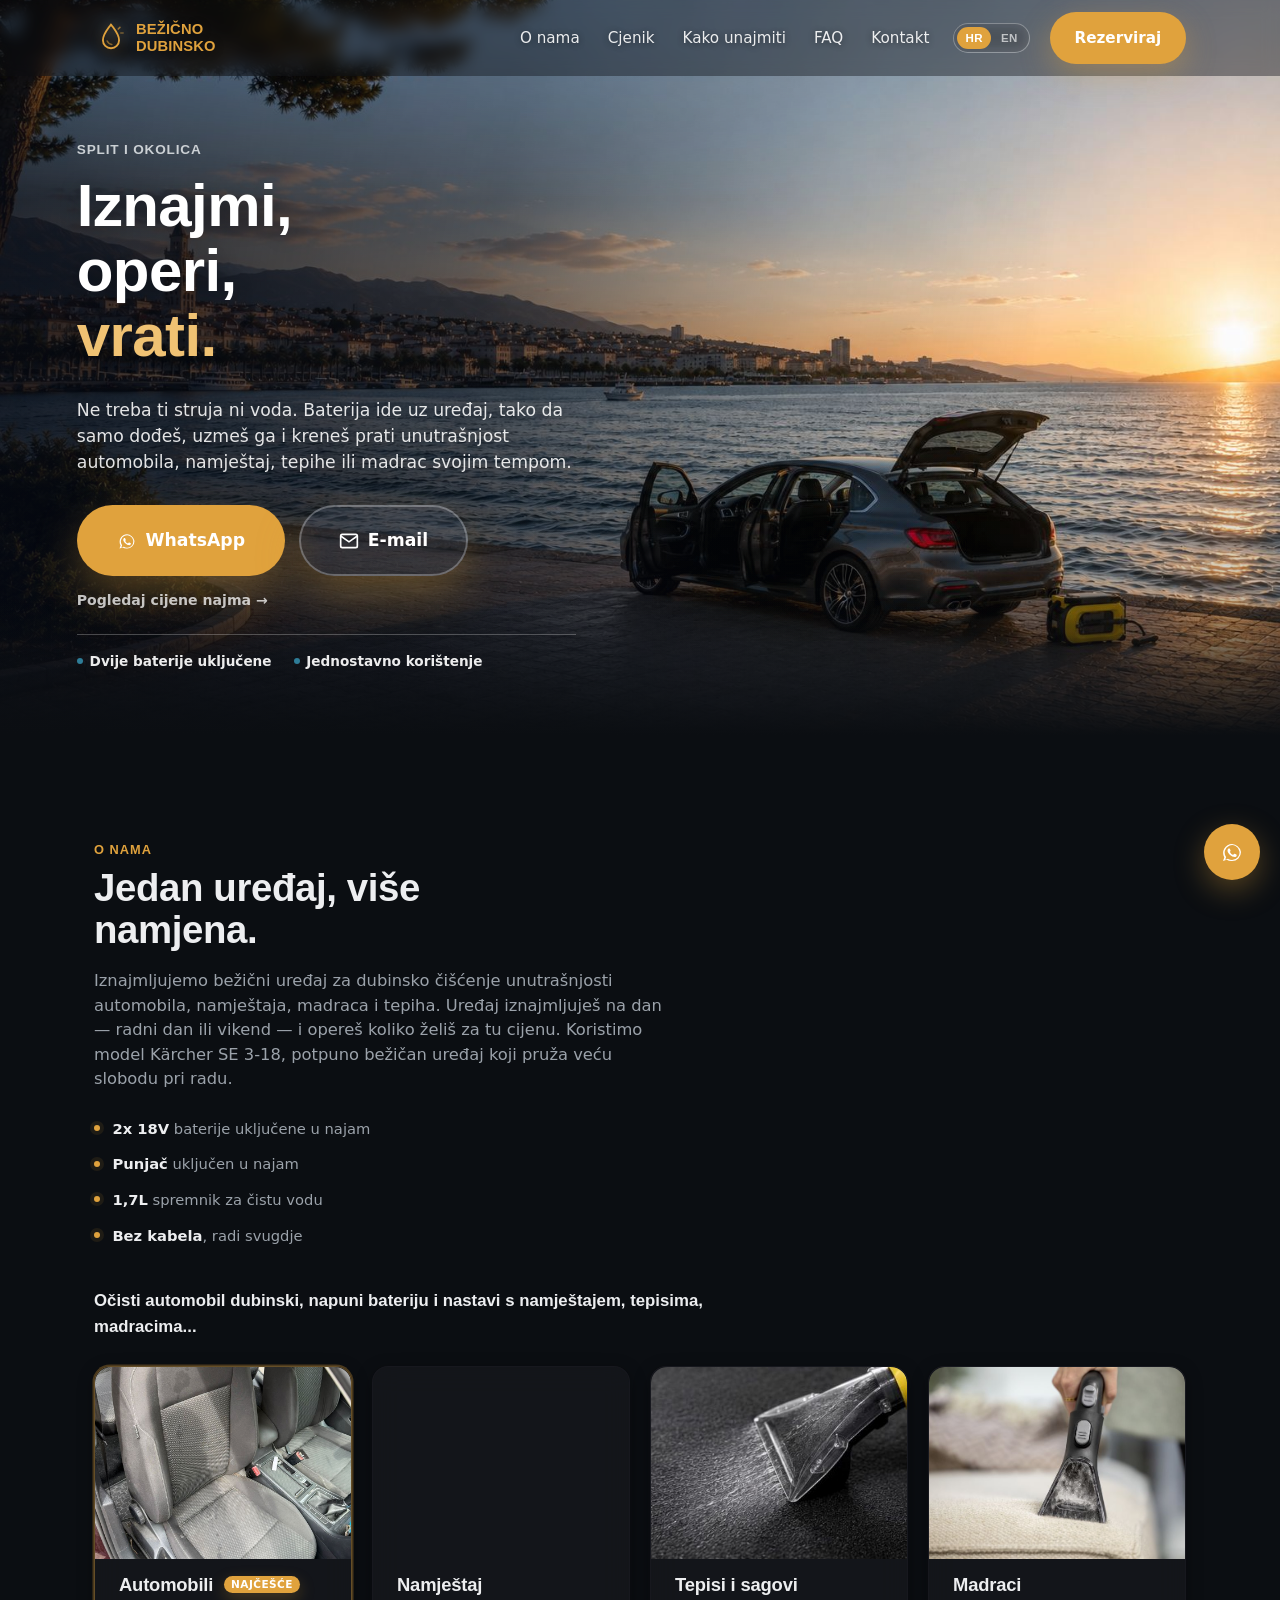
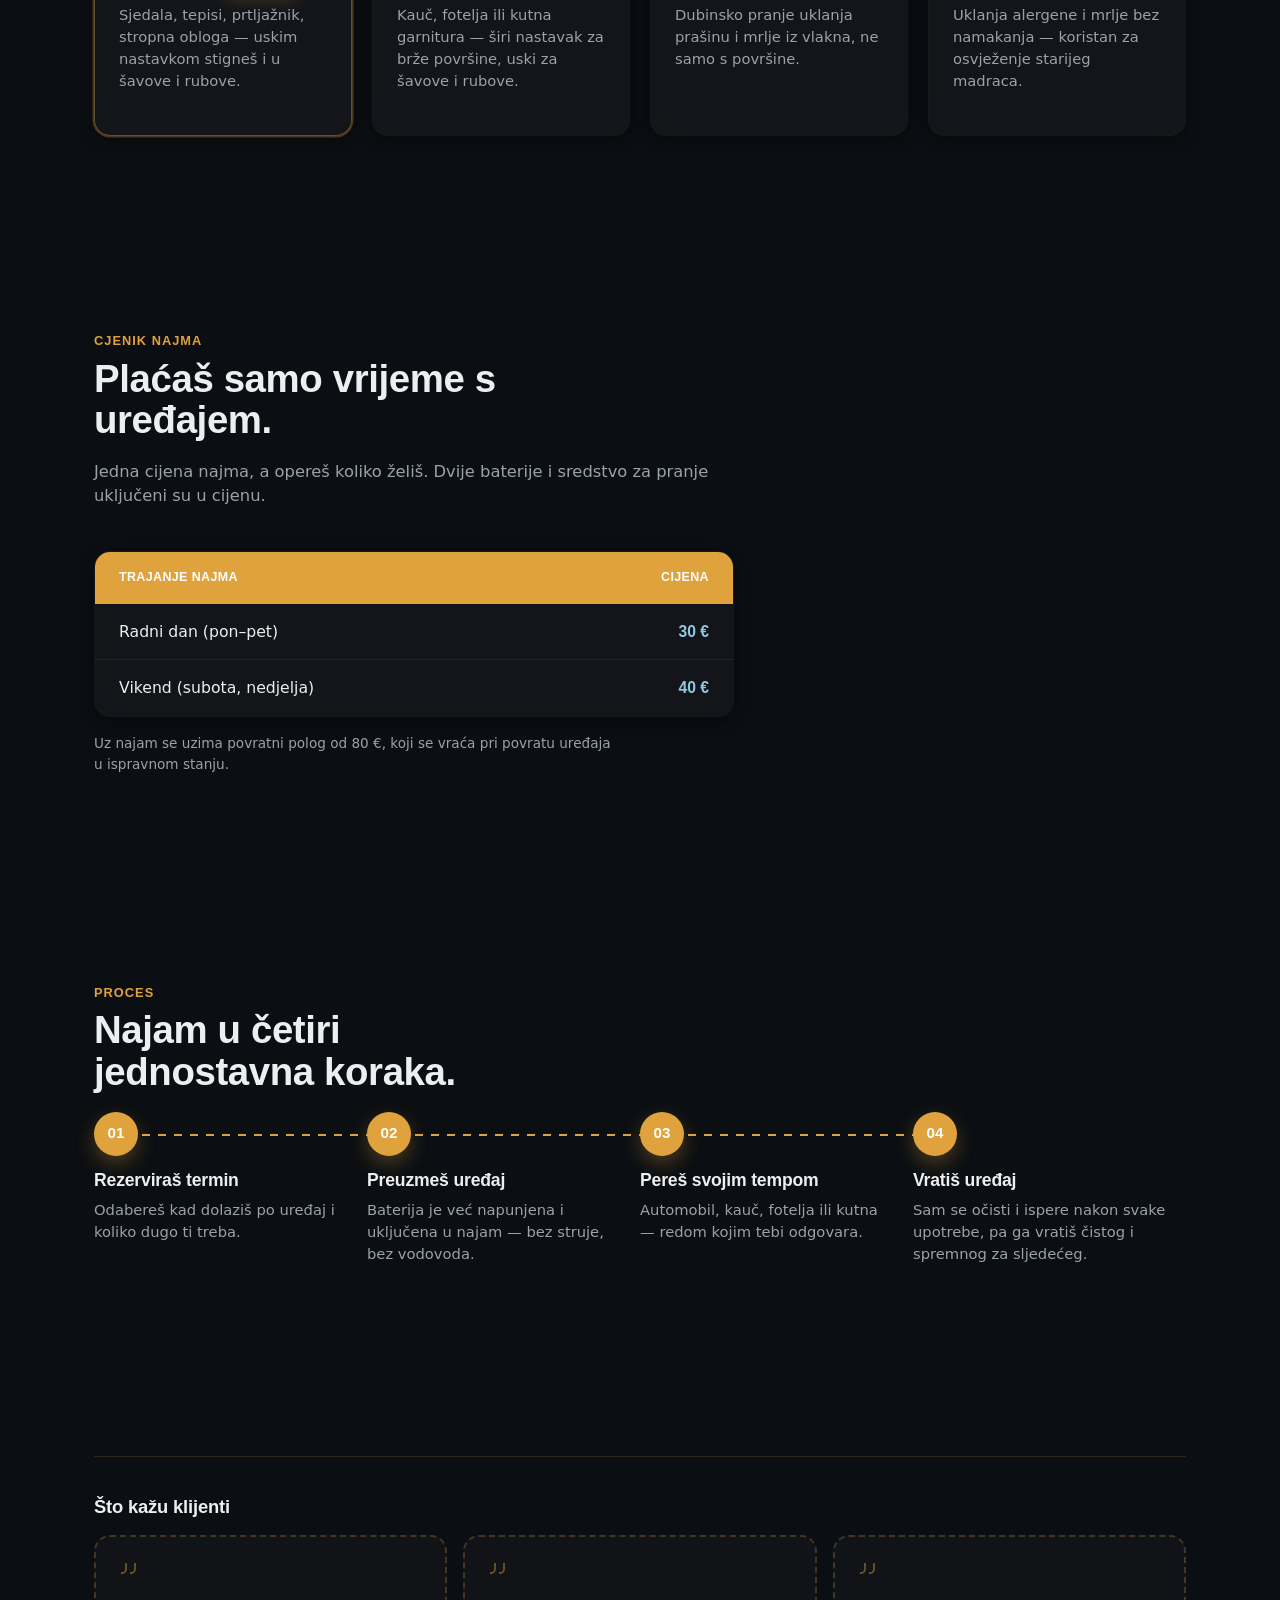
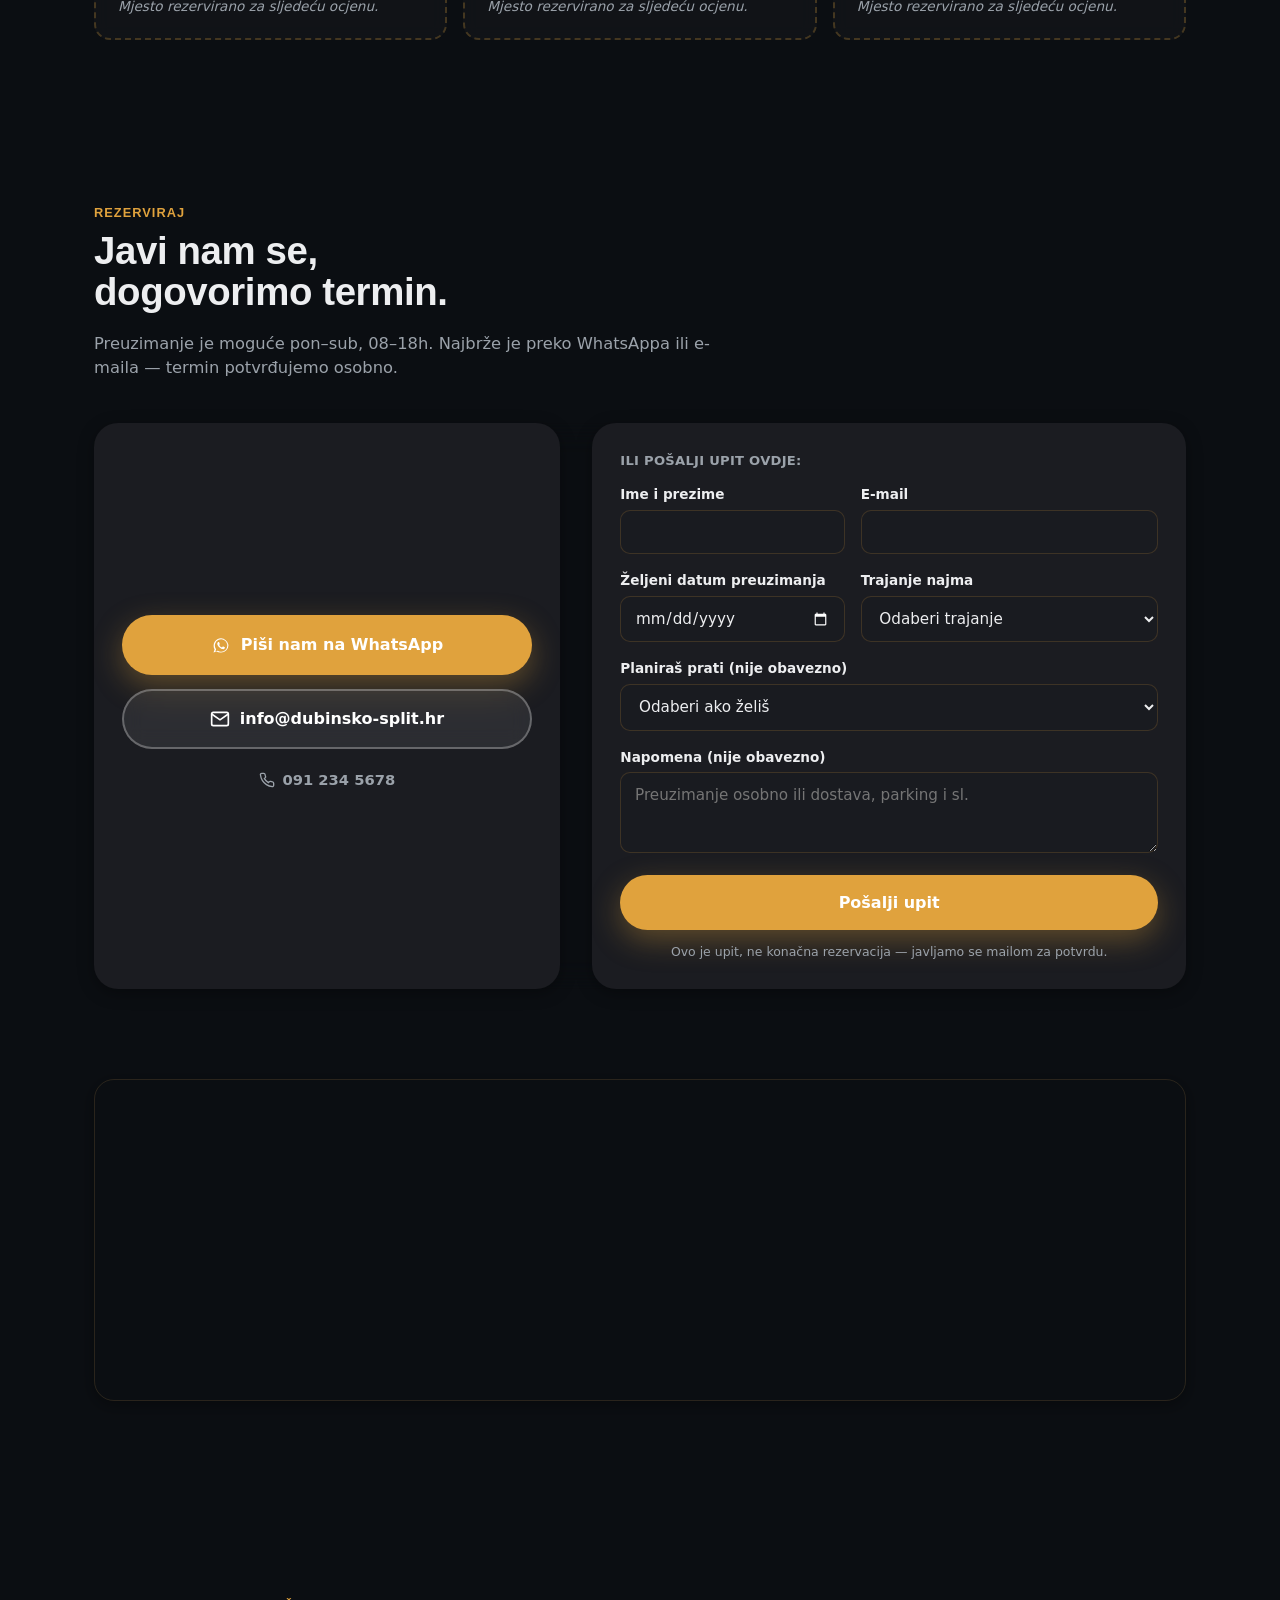
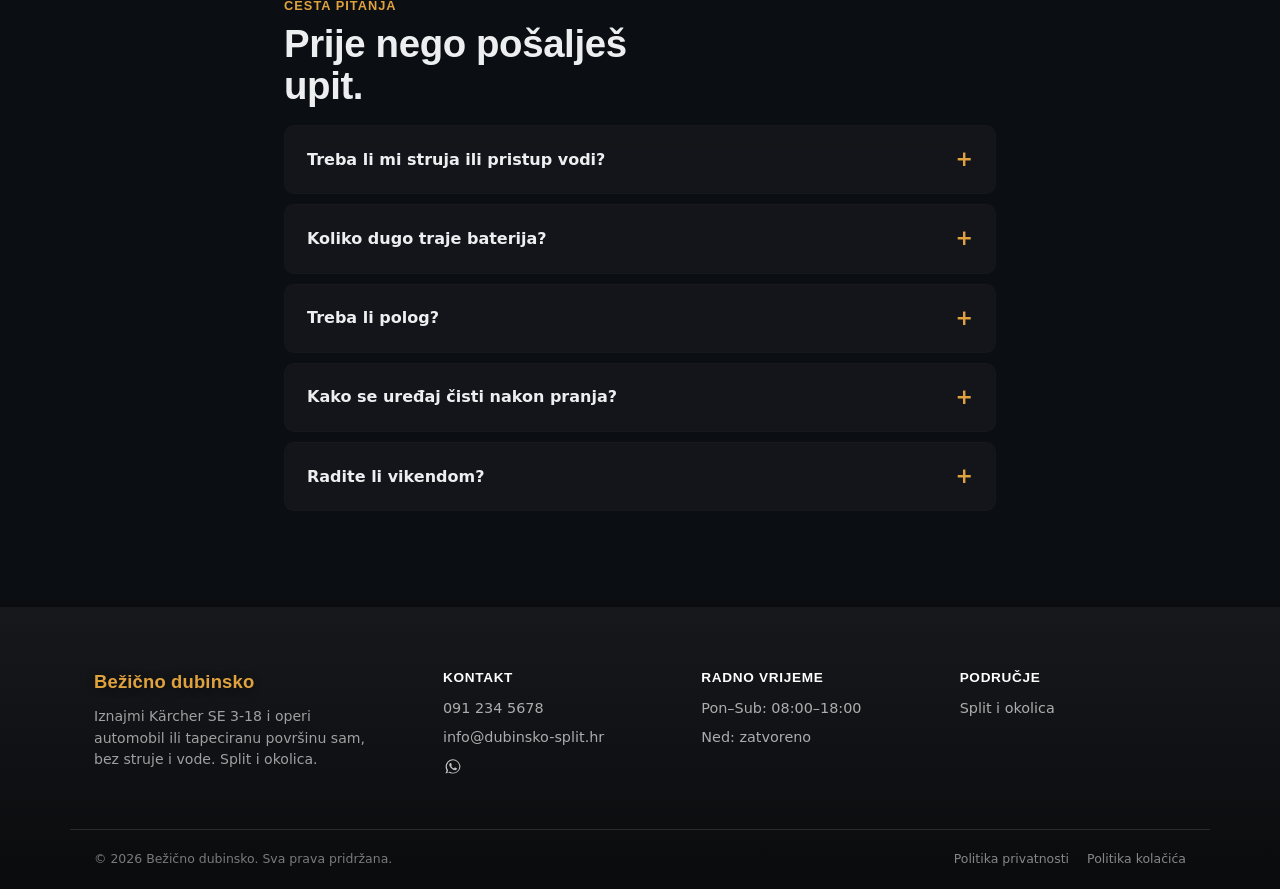
==== commit 7833ae66: "makni srednju hero stavku" ====
--- a/index.html
+++ b/index.html
@@ -139,7 +139,6 @@
 
         <ul class="hero-trust">
           <li data-i18n="hero.trust1">Dvije baterije uključene</li>
-          <li data-i18n="hero.trust2">Bez struje i vode s tvoje strane</li>
           <li data-i18n="hero.trust3">Jednostavno korištenje</li>
         </ul>
       </div>
--- a/css/style.css
+++ b/css/style.css
@@ -324,13 +324,18 @@
    =========================================================== */
 .site-header{
   position:fixed; top:0; left:0; right:0; z-index:100;
-  background:transparent;
+  background:rgba(11,14,18,.4);
+  backdrop-filter:blur(8px);
+  -webkit-backdrop-filter:blur(8px);
   border-bottom:none;
   box-shadow:none;
   transition:background .3s ease;
 }
 .site-header.is-scrolled{
-  background:rgba(8,12,20,.35);
+  background:rgba(11,14,18,.92);
+  backdrop-filter:blur(12px);
+  -webkit-backdrop-filter:blur(12px);
+  box-shadow:0 4px 20px rgba(0,0,0,.25);
 }
 .header-inner{
   display:flex; align-items:center; gap:24px;
@@ -420,7 +425,6 @@
   position:relative;
   overflow:hidden;
   min-height:720px;
-  max-height:86vh;
   display:flex;
   align-items:center;
   padding:64px 0;
@@ -1366,4 +1370,4 @@
 }
 
 /* [data-i18n] elements swap text via JS; hide nothing by default */
-[data-i18n]{ }
+[data-i18n]{ }
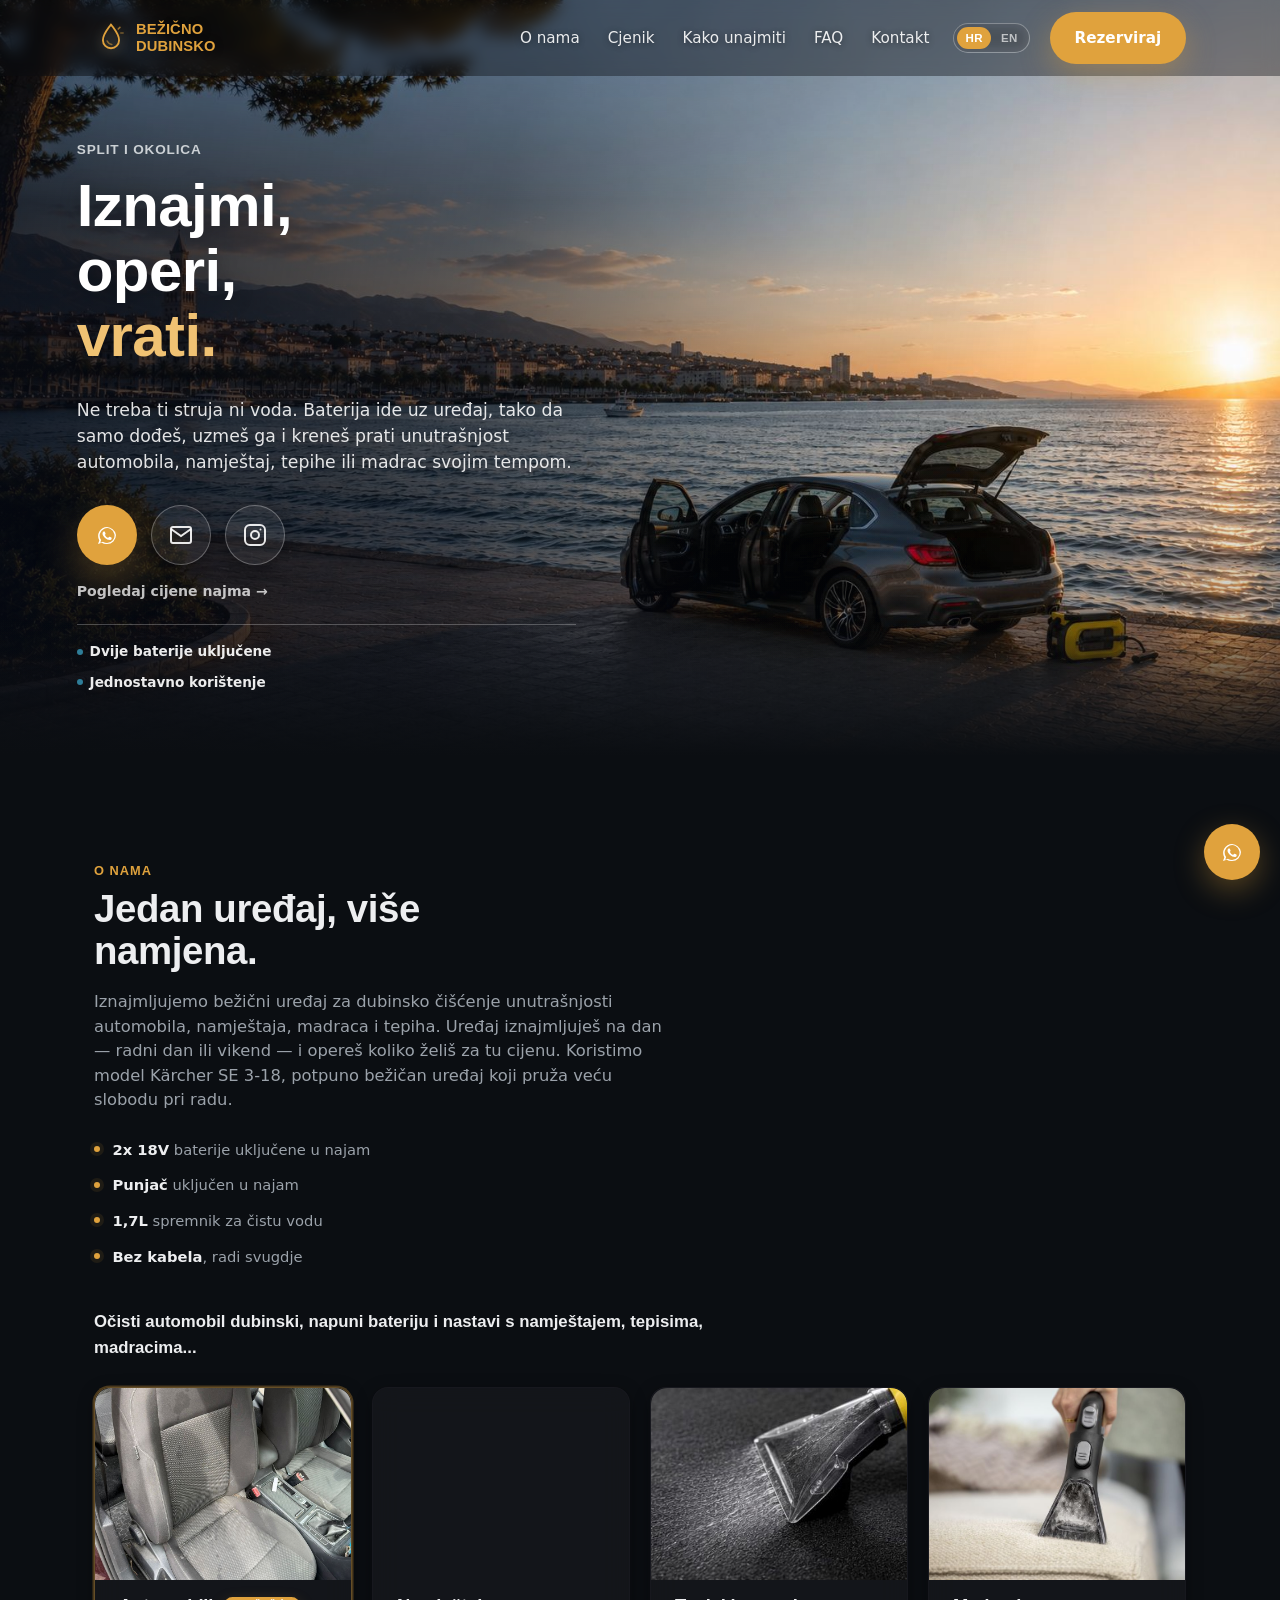
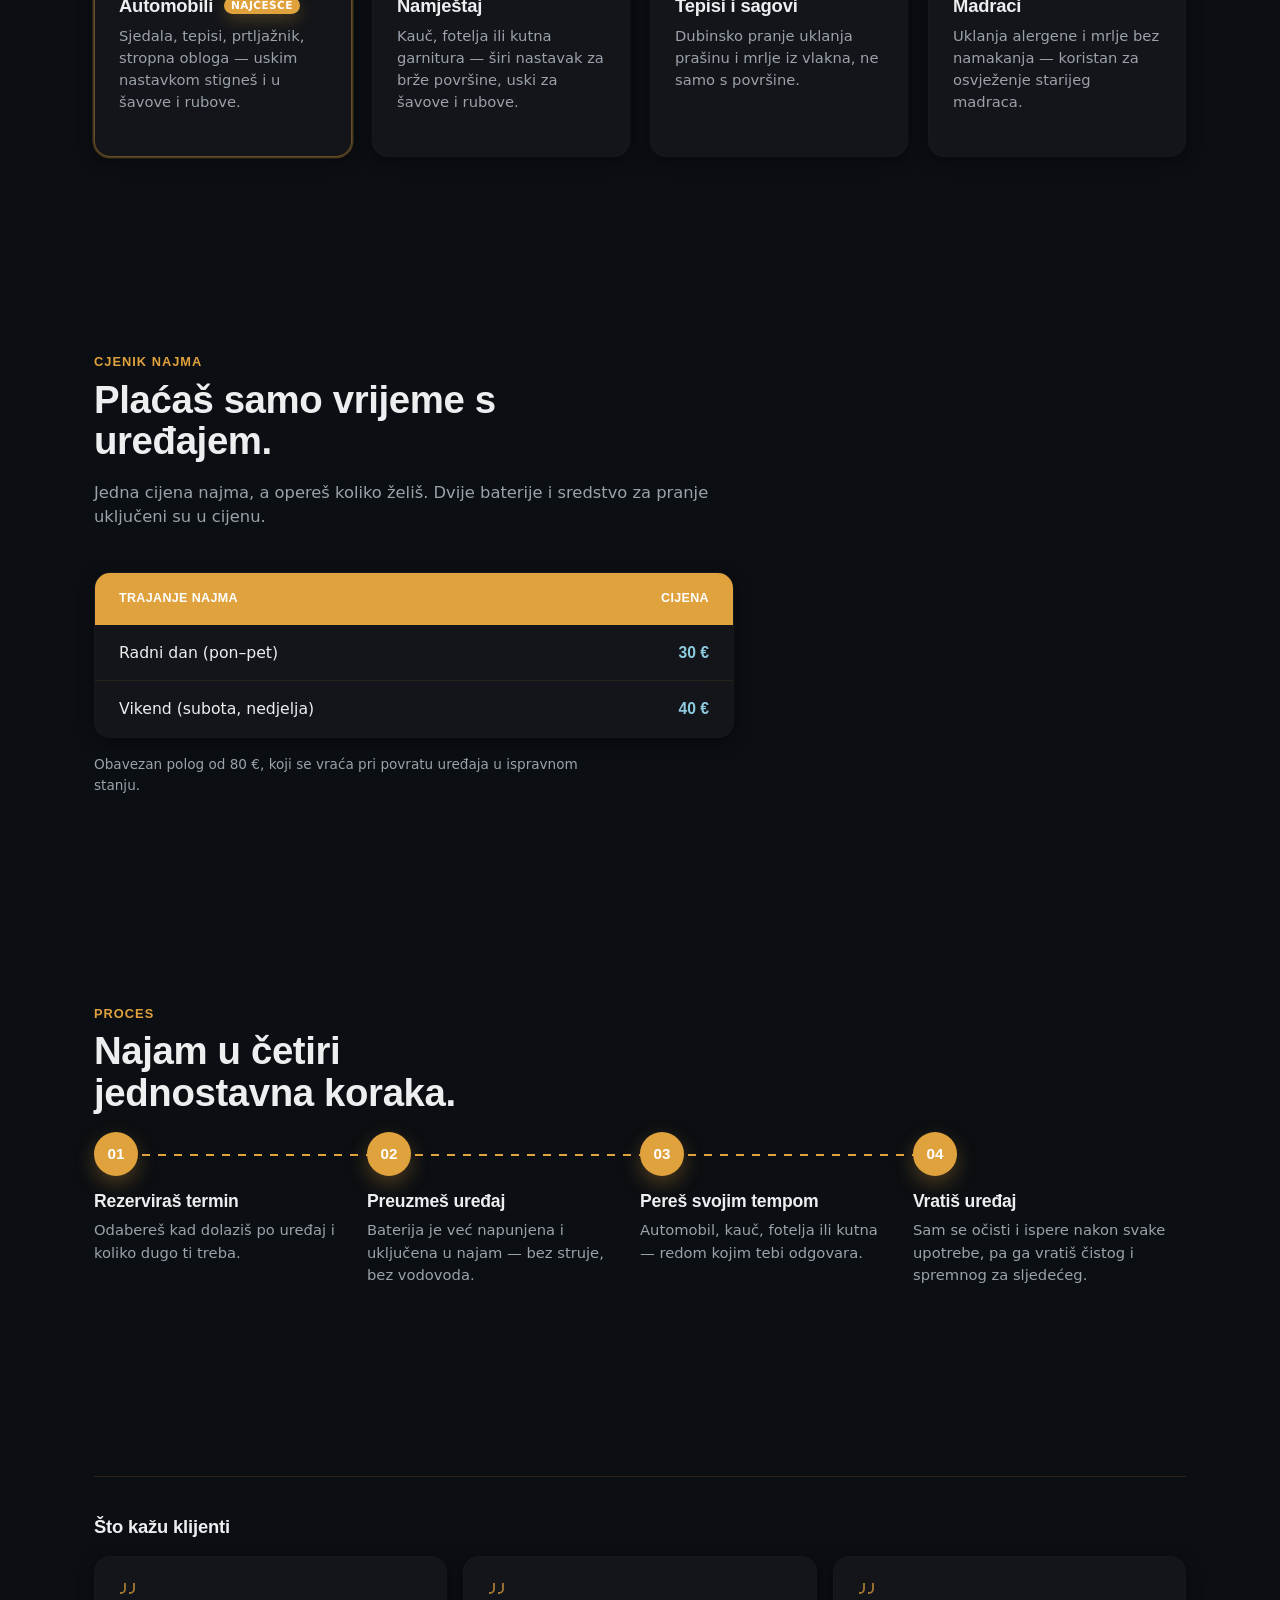
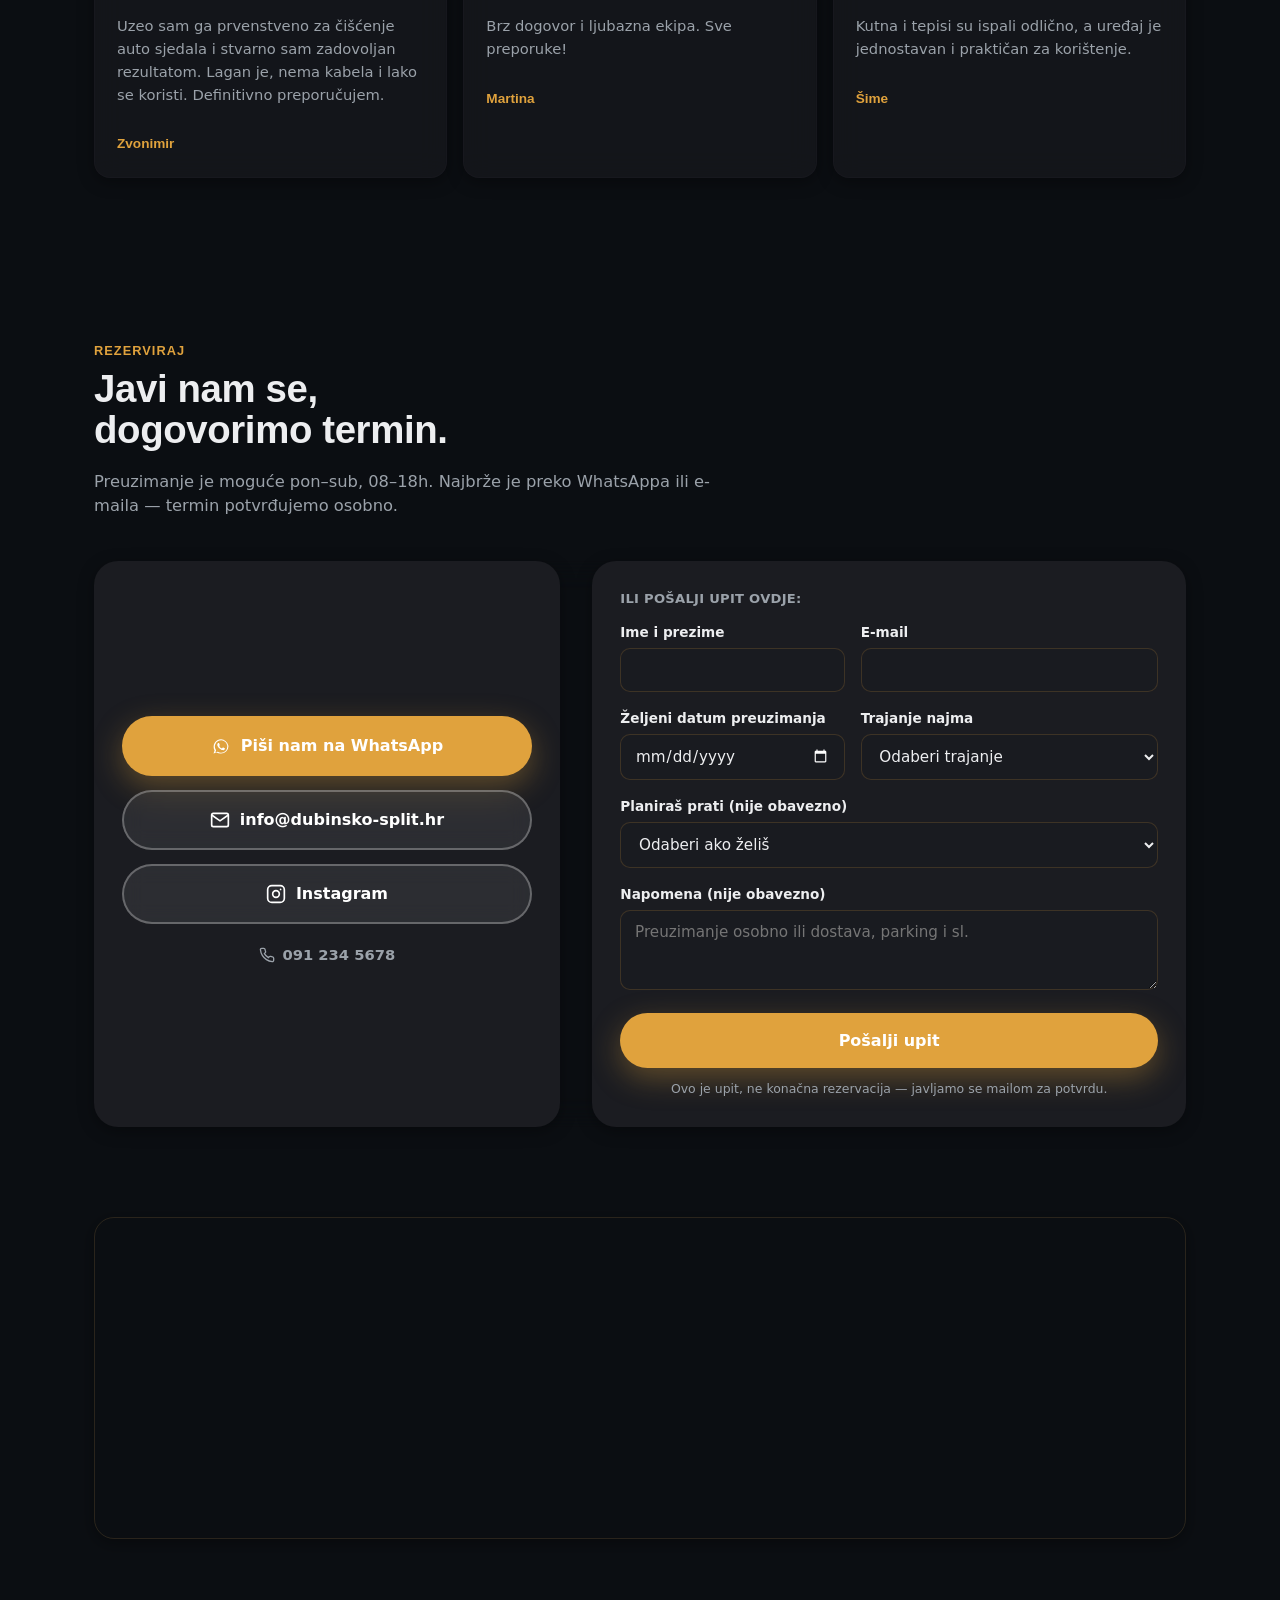
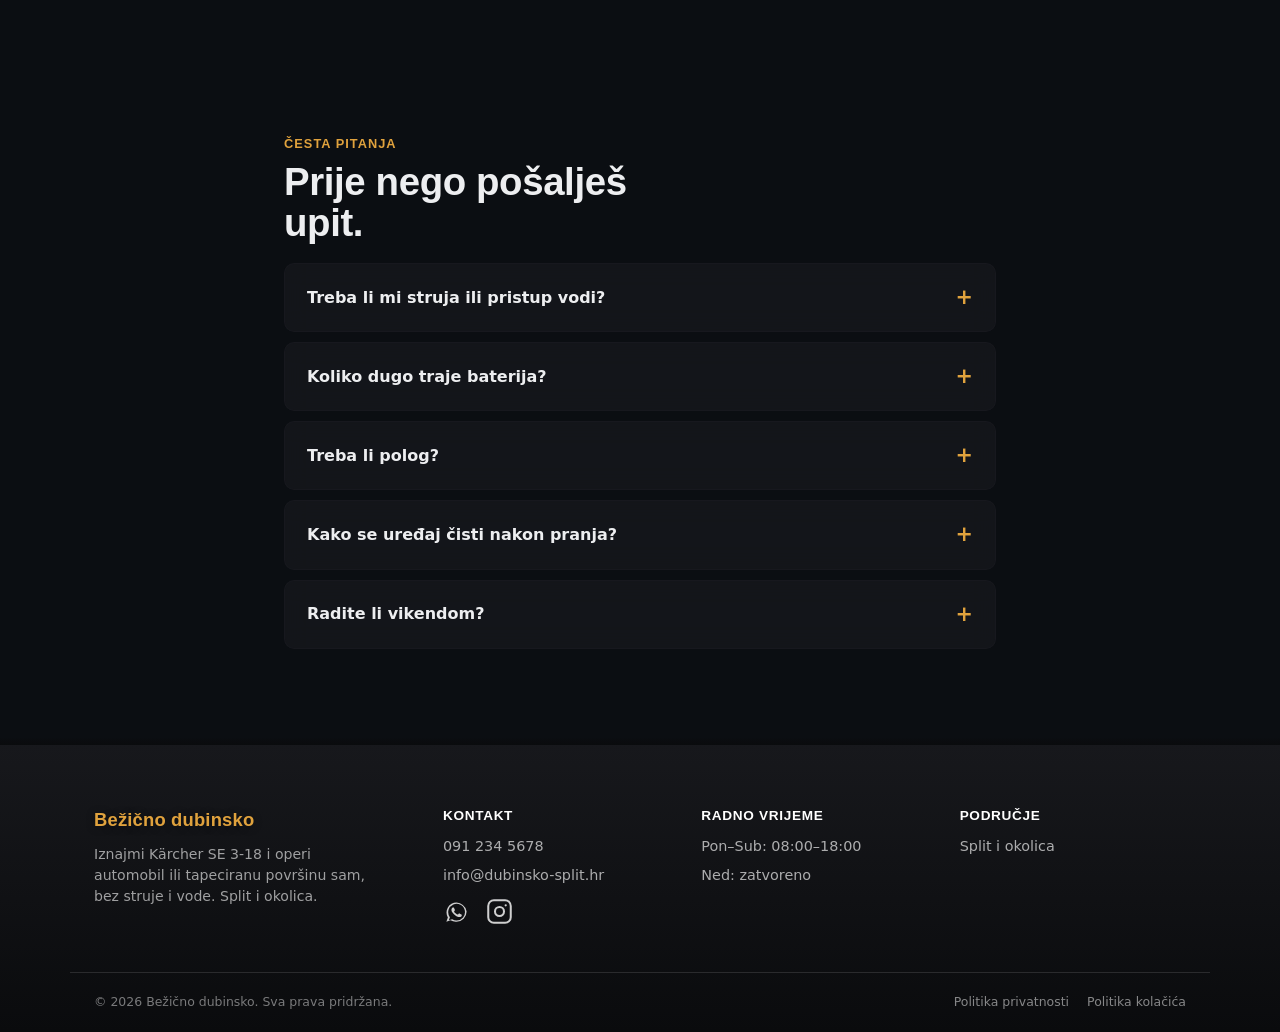
==== commit fc1e8c9f: "instagram ikone - finalno" ====
--- a/index.html
+++ b/index.html
@@ -125,16 +125,19 @@
 
         <div class="hero-cta-block">
           <div class="hero-cta-buttons">
-            <a href="https://wa.me/385912345678" target="_blank" rel="noopener" class="btn btn-primary btn-xl" id="heroCtaBtn">
-              <svg width="20" height="20" viewBox="0 0 24 24" fill="currentColor"><path d="M17.6 6.32A8.86 8.86 0 0 0 12.05 4a8.94 8.94 0 0 0-7.74 13.4L3 21l3.7-1.28A8.9 8.9 0 0 0 12.05 21h.01a8.93 8.93 0 0 0 8.93-8.94 8.9 8.9 0 0 0-3.39-5.74zm-5.55 13.7a7.4 7.4 0 0 1-3.78-1.04l-.27-.16-2.8.98.94-2.73-.18-.28a7.44 7.44 0 1 1 6.09 3.23zm4.08-5.57c-.22-.11-1.32-.65-1.53-.73-.2-.08-.35-.11-.5.11-.15.22-.57.73-.7.88-.13.15-.26.17-.48.06-.22-.11-.94-.35-1.79-1.11a6.7 6.7 0 0 1-1.24-1.54c-.13-.22-.01-.34.1-.45.1-.1.22-.26.33-.39.11-.13.15-.22.22-.37.07-.15.04-.28-.02-.39-.06-.11-.5-1.2-.68-1.65-.18-.43-.36-.37-.5-.38h-.43c-.15 0-.39.06-.6.28-.2.22-.79.77-.79 1.87s.81 2.17.92 2.32c.11.15 1.6 2.44 3.87 3.42.54.23.96.37 1.29.48.54.17 1.03.15 1.42.09.43-.06 1.32-.54 1.51-1.06.19-.52.19-.97.13-1.06-.06-.09-.2-.15-.42-.26z"/></svg>
-              <span data-i18n="hero.ctaMain">WhatsApp</span>
+            <a href="https://wa.me/385912345678" target="_blank" rel="noopener" class="hero-icon-btn hero-icon-btn-primary" id="heroCtaBtn" aria-label="WhatsApp">
+              <svg width="24" height="24" viewBox="0 0 24 24" fill="currentColor"><path d="M17.6 6.32A8.86 8.86 0 0 0 12.05 4a8.94 8.94 0 0 0-7.74 13.4L3 21l3.7-1.28A8.9 8.9 0 0 0 12.05 21h.01a8.93 8.93 0 0 0 8.93-8.94 8.9 8.9 0 0 0-3.39-5.74zm-5.55 13.7a7.4 7.4 0 0 1-3.78-1.04l-.27-.16-2.8.98.94-2.73-.18-.28a7.44 7.44 0 1 1 6.09 3.23zm4.08-5.57c-.22-.11-1.32-.65-1.53-.73-.2-.08-.35-.11-.5.11-.15.22-.57.73-.7.88-.13.15-.26.17-.48.06-.22-.11-.94-.35-1.79-1.11a6.7 6.7 0 0 1-1.24-1.54c-.13-.22-.01-.34.1-.45.1-.1.22-.26.33-.39.11-.13.15-.22.22-.37.07-.15.04-.28-.02-.39-.06-.11-.5-1.2-.68-1.65-.18-.43-.36-.37-.5-.38h-.43c-.15 0-.39.06-.6.28-.2.22-.79.77-.79 1.87s.81 2.17.92 2.32c.11.15 1.6 2.44 3.87 3.42.54.23.96.37 1.29.48.54.17 1.03.15 1.42.09.43-.06 1.32-.54 1.51-1.06.19-.52.19-.97.13-1.06-.06-.09-.2-.15-.42-.26z"/></svg>
             </a>
-            <a href="mailto:info@dubinsko-split.hr" class="btn btn-ghost btn-xl">
-              <svg width="20" height="20" viewBox="0 0 24 24" fill="none" stroke="currentColor" stroke-width="2"><rect x="2" y="4" width="20" height="16" rx="2"/><path d="m22 6-10 7L2 6"/></svg>
-              <span data-i18n="hero.ctaMail">E-mail</span>
+            <a href="mailto:info@dubinsko-split.hr" class="hero-icon-btn" aria-label="E-mail">
+              <svg width="24" height="24" viewBox="0 0 24 24" fill="none" stroke="currentColor" stroke-width="2"><rect x="2" y="4" width="20" height="16" rx="2"/><path d="m22 6-10 7L2 6"/></svg>
             </a>
-          </div>
-          <a href="#cjenik" class="cta-subtext" data-i18n="hero.ctaSub">Pogledaj cijene najma →</a>
+            <a href="https://instagram.com/bezicno.dubinsko" target="_blank" rel="noopener" class="hero-icon-btn" aria-label="Instagram">
+              <svg width="24" height="24" viewBox="0 0 24 24" fill="none" stroke="currentColor" stroke-width="2"><rect x="2" y="2" width="20" height="20" rx="5"/><circle cx="12" cy="12" r="4"/><circle cx="17.5" cy="6.5" r="1" fill="currentColor" stroke="none"/></svg>
+            </a>
+          </div>
+          <div class="hero-cta-row">
+            <a href="#cjenik" class="cta-subtext" data-i18n="hero.ctaSub">Pogledaj cijene najma →</a>
+          </div>
         </div>
 
         <ul class="hero-trust">
@@ -215,7 +218,7 @@
         <div class="price-row"><span data-i18n="pricing.row1">Radni dan (pon–pet)</span><span>30 €</span></div>
         <div class="price-row"><span data-i18n="pricing.row2">Vikend (subota, nedjelja)</span><span>40 €</span></div>
       </div>
-      <p class="price-note" data-i18n="pricing.note">Uz najam se uzima povratni polog od 80 €, koji se vraća pri povratu uređaja u ispravnom stanju.</p>
+      <p class="price-note" data-i18n="pricing.note">Obavezan polog od 80 €, koji se vraća pri povratu uređaja u ispravnom stanju.</p>
     </div>
   </section>
 
@@ -256,17 +259,20 @@
       <div class="testimonials">
         <h3 class="testimonials-title" data-i18n="testimonials.title">Što kažu klijenti</h3>
         <div class="testimonial-grid">
-          <div class="testimonial-card testimonial-placeholder reveal">
+          <div class="testimonial-card reveal">
             <svg width="24" height="24" viewBox="0 0 24 24" fill="none" stroke="currentColor" stroke-width="1.8"><path d="M8 4v6a4 4 0 0 1-4 4H3M17 4v6a4 4 0 0 1-4 4h-1"/></svg>
-            <p data-i18n="testimonials.placeholder">Mjesto rezervirano za sljedeću ocjenu.</p>
-          </div>
-          <div class="testimonial-card testimonial-placeholder reveal">
+            <p data-i18n="testimonials.q1">Uzeo sam ga prvenstveno za čišćenje auto sjedala i stvarno sam zadovoljan rezultatom. Lagan je, nema kabela i lako se koristi. Definitivno preporučujem.</p>
+            <span class="testimonial-author">Zvonimir</span>
+          </div>
+          <div class="testimonial-card reveal">
             <svg width="24" height="24" viewBox="0 0 24 24" fill="none" stroke="currentColor" stroke-width="1.8"><path d="M8 4v6a4 4 0 0 1-4 4H3M17 4v6a4 4 0 0 1-4 4h-1"/></svg>
-            <p data-i18n="testimonials.placeholder">Mjesto rezervirano za sljedeću ocjenu.</p>
-          </div>
-          <div class="testimonial-card testimonial-placeholder reveal">
+            <p data-i18n="testimonials.q2">Brz dogovor i ljubazna ekipa. Sve preporuke!</p>
+            <span class="testimonial-author">Martina</span>
+          </div>
+          <div class="testimonial-card reveal">
             <svg width="24" height="24" viewBox="0 0 24 24" fill="none" stroke="currentColor" stroke-width="1.8"><path d="M8 4v6a4 4 0 0 1-4 4H3M17 4v6a4 4 0 0 1-4 4h-1"/></svg>
-            <p data-i18n="testimonials.placeholder">Mjesto rezervirano za sljedeću ocjenu.</p>
+            <p data-i18n="testimonials.q3">Kutna i tepisi su ispali odlično, a uređaj je jednostavan i praktičan za korištenje.</p>
+            <span class="testimonial-author">Šime</span>
           </div>
         </div>
       </div>
@@ -289,6 +295,10 @@
           <a href="mailto:info@dubinsko-split.hr" class="btn btn-ghost btn-lg btn-block contact-btn">
             <svg width="20" height="20" viewBox="0 0 24 24" fill="none" stroke="currentColor" stroke-width="2"><rect x="2" y="4" width="20" height="16" rx="2"/><path d="m22 6-10 7L2 6"/></svg>
             <span>info@dubinsko-split.hr</span>
+          </a>
+          <a href="https://instagram.com/bezicno.dubinsko" target="_blank" rel="noopener" class="btn btn-ghost btn-lg btn-block contact-btn">
+            <svg width="20" height="20" viewBox="0 0 24 24" fill="none" stroke="currentColor" stroke-width="2"><rect x="2" y="2" width="20" height="20" rx="5"/><circle cx="12" cy="12" r="4"/><circle cx="17.5" cy="6.5" r="1" fill="currentColor" stroke="none"/></svg>
+            <span>Instagram</span>
           </a>
           <a href="tel:+385912345678" class="contact-phone-line">
             <svg width="16" height="16" viewBox="0 0 24 24" fill="none" stroke="currentColor" stroke-width="2"><path d="M22 16.92v3a2 2 0 0 1-2.18 2 19.79 19.79 0 0 1-8.63-3.07 19.5 19.5 0 0 1-6-6 19.79 19.79 0 0 1-3.07-8.67A2 2 0 0 1 4.11 2h3a2 2 0 0 1 2 1.72c.127.96.362 1.903.7 2.81a2 2 0 0 1-.45 2.11L8.09 9.91a16 16 0 0 0 6 6l1.27-1.27a2 2 0 0 1 2.11-.45c.907.338 1.85.573 2.81.7A2 2 0 0 1 22 16.92z"/></svg>
@@ -426,9 +436,14 @@
       <h4 data-i18n="footer.contact">Kontakt</h4>
       <p><a href="tel:+385912345678">091 234 5678</a></p>
       <p><a href="mailto:info@dubinsko-split.hr">info@dubinsko-split.hr</a></p>
-      <p><a href="https://wa.me/385912345678" target="_blank" rel="noopener" class="footer-whatsapp" aria-label="WhatsApp">
-        <svg width="20" height="20" viewBox="0 0 24 24" fill="currentColor"><path d="M17.6 6.32A8.86 8.86 0 0 0 12.05 4a8.94 8.94 0 0 0-7.74 13.4L3 21l3.7-1.28A8.9 8.9 0 0 0 12.05 21h.01a8.93 8.93 0 0 0 8.93-8.94 8.9 8.9 0 0 0-3.39-5.74zm-5.55 13.7a7.4 7.4 0 0 1-3.78-1.04l-.27-.16-2.8.98.94-2.73-.18-.28a7.44 7.44 0 1 1 6.09 3.23zm4.08-5.57c-.22-.11-1.32-.65-1.53-.73-.2-.08-.35-.11-.5.11-.15.22-.57.73-.7.88-.13.15-.26.17-.48.06-.22-.11-.94-.35-1.79-1.11a6.7 6.7 0 0 1-1.24-1.54c-.13-.22-.01-.34.1-.45.1-.1.22-.26.33-.39.11-.13.15-.22.22-.37.07-.15.04-.28-.02-.39-.06-.11-.5-1.2-.68-1.65-.18-.43-.36-.37-.5-.38h-.43c-.15 0-.39.06-.6.28-.2.22-.79.77-.79 1.87s.81 2.17.92 2.32c.11.15 1.6 2.44 3.87 3.42.54.23.96.37 1.29.48.54.17 1.03.15 1.42.09.43-.06 1.32-.54 1.51-1.06.19-.52.19-.97.13-1.06-.06-.09-.2-.15-.42-.26z"/></svg>
-      </a></p>
+      <p class="footer-social-row">
+        <a href="https://wa.me/385912345678" target="_blank" rel="noopener" class="footer-whatsapp" aria-label="WhatsApp">
+          <svg width="27" height="27" viewBox="0 0 24 24" fill="currentColor"><path d="M17.6 6.32A8.86 8.86 0 0 0 12.05 4a8.94 8.94 0 0 0-7.74 13.4L3 21l3.7-1.28A8.9 8.9 0 0 0 12.05 21h.01a8.93 8.93 0 0 0 8.93-8.94 8.9 8.9 0 0 0-3.39-5.74zm-5.55 13.7a7.4 7.4 0 0 1-3.78-1.04l-.27-.16-2.8.98.94-2.73-.18-.28a7.44 7.44 0 1 1 6.09 3.23zm4.08-5.57c-.22-.11-1.32-.65-1.53-.73-.2-.08-.35-.11-.5.11-.15.22-.57.73-.7.88-.13.15-.26.17-.48.06-.22-.11-.94-.35-1.79-1.11a6.7 6.7 0 0 1-1.24-1.54c-.13-.22-.01-.34.1-.45.1-.1.22-.26.33-.39.11-.13.15-.22.22-.37.07-.15.04-.28-.02-.39-.06-.11-.5-1.2-.68-1.65-.18-.43-.36-.37-.5-.38h-.43c-.15 0-.39.06-.6.28-.2.22-.79.77-.79 1.87s.81 2.17.92 2.32c.11.15 1.6 2.44 3.87 3.42.54.23.96.37 1.29.48.54.17 1.03.15 1.42.09.43-.06 1.32-.54 1.51-1.06.19-.52.19-.97.13-1.06-.06-.09-.2-.15-.42-.26z"/></svg>
+        </a>
+        <a href="https://instagram.com/bezicno.dubinsko" target="_blank" rel="noopener" class="footer-whatsapp" aria-label="Instagram">
+          <svg width="27" height="27" viewBox="0 0 24 24" fill="none" stroke="currentColor" stroke-width="1.8"><rect x="2" y="2" width="20" height="20" rx="5"/><circle cx="12" cy="12" r="4"/><circle cx="17.5" cy="6.5" r="1" fill="currentColor" stroke="none"/></svg>
+        </a>
+      </p>
     </div>
     <div class="footer-col">
       <h4 data-i18n="footer.hours">Radno vrijeme</h4>
--- a/css/style.css
+++ b/css/style.css
@@ -503,6 +503,7 @@
 }
 .hero-cta-buttons{
   display:flex;
+  align-items:center;
   flex-wrap:wrap;
   gap:14px;
 }
@@ -512,19 +513,54 @@
   box-shadow:0 18px 44px rgba(224,162,61,.35);
 }
 .btn-xl:hover{ transform:translateY(-3px) scale(1.02); }
+.hero-cta-row{
+  display:flex;
+  align-items:center;
+  gap:16px;
+  margin-top:1em;
+}
 .cta-subtext{
-  display:block;
-  margin-top:1em;
+  display:inline-block;
+  margin-top:0;
   font-size:.88rem;
   font-weight:600;
   color:rgba(255,255,255,.75);
   text-decoration:none;
   transition:color .2s ease;
 }
+.hero-icon-btn{
+  display:inline-flex;
+  align-items:center;
+  justify-content:center;
+  width:60px;
+  height:60px;
+  flex-shrink:0;
+  border-radius:50%;
+  border:1px solid rgba(255,255,255,.28);
+  background:rgba(255,255,255,.06);
+  color:rgba(255,255,255,.9);
+  box-shadow:var(--shadow-sm);
+  transition:color .2s ease, border-color .2s ease, transform .2s ease, background .2s ease, box-shadow .2s ease;
+}
+.hero-icon-btn:hover{
+  color:var(--accent-1);
+  border-color:var(--accent-1);
+  transform:translateY(-3px) scale(1.04);
+}
+.hero-icon-btn-primary{
+  background:var(--grad-brand);
+  border-color:transparent;
+  color:var(--white);
+  box-shadow:0 18px 44px rgba(224,162,61,.35);
+}
+.hero-icon-btn-primary:hover{
+  color:var(--white);
+  border-color:transparent;
+}
 .cta-subtext:hover{ color:var(--on-dark-underline); text-decoration:underline; }
 
 .hero-trust{
-  display:flex; flex-wrap:wrap; gap:10px 22px;
+  display:flex; flex-direction:column; gap:10px;
   margin-top:1.4em;
   padding-top:1em;
   border-top:1px solid rgba(255,255,255,.25);
@@ -809,17 +845,22 @@
 .testimonial-card{
   border-radius:var(--radius-md);
   padding:22px;
-}
-.testimonial-placeholder{
-  border:2px dashed rgba(224,162,61,.25);
-  background:rgba(var(--glass-rgb),.45);
-  backdrop-filter:blur(8px);
-  -webkit-backdrop-filter:blur(8px);
-  color:var(--ink-soft);
+  border:1px solid rgba(var(--glass-rgb),.7);
+  background:rgba(var(--glass-rgb),.6);
+  backdrop-filter:blur(14px);
+  -webkit-backdrop-filter:blur(14px);
+  color:var(--ink);
   display:flex; flex-direction:column; gap:.8em;
-}
-.testimonial-placeholder svg{ color:var(--accent-1); opacity:.45; }
-.testimonial-placeholder p{ font-size:.85rem; margin:0; color:var(--ink-soft); font-style:italic; }
+  box-shadow:var(--shadow-sm);
+}
+.testimonial-card svg{ color:var(--accent-1); opacity:.7; }
+.testimonial-card p{ font-size:.92rem; line-height:1.55; }
+.testimonial-author{
+  font-family:var(--font-display);
+  font-weight:700;
+  font-size:.85rem;
+  color:var(--accent-1);
+}
 
 /* Price table */
 .price-table{
@@ -1021,9 +1062,16 @@
 .footer-whatsapp{
   display:inline-flex;
   align-items:center;
-  color:rgba(255,255,255,.75);
-}
-.footer-whatsapp:hover{ color:#3ED17E; }
+  justify-content:center;
+  color:rgba(255,255,255,.8);
+  transition:color .2s ease, transform .2s ease;
+}
+.footer-whatsapp:hover{ color:#3ED17E; transform:translateY(-2px); }
+.footer-social-row{
+  display:flex;
+  gap:16px;
+  margin-top:.8em;
+}
 .footer-bottom{
   padding:20px 24px;
   font-size:.78rem;
@@ -1370,4 +1418,4 @@
 }
 
 /* [data-i18n] elements swap text via JS; hide nothing by default */
-[data-i18n]{ }+[data-i18n]{ }
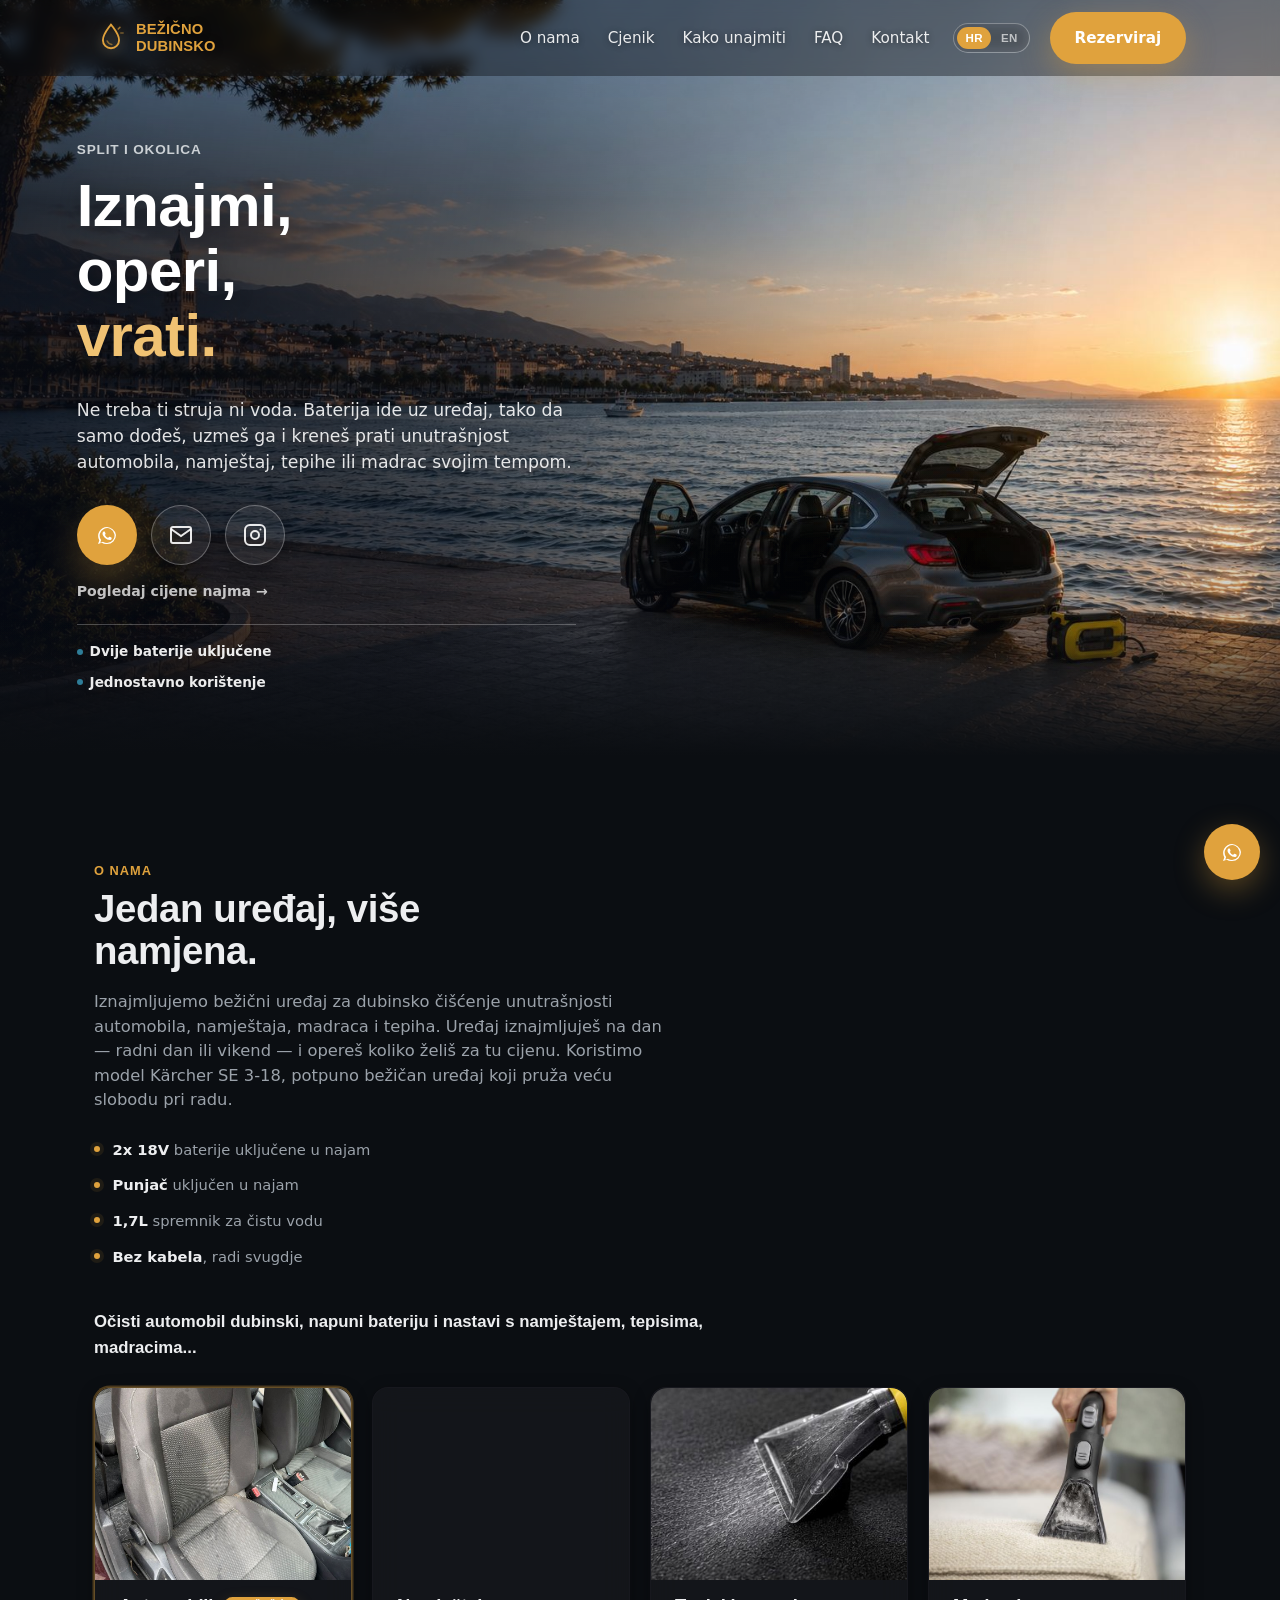
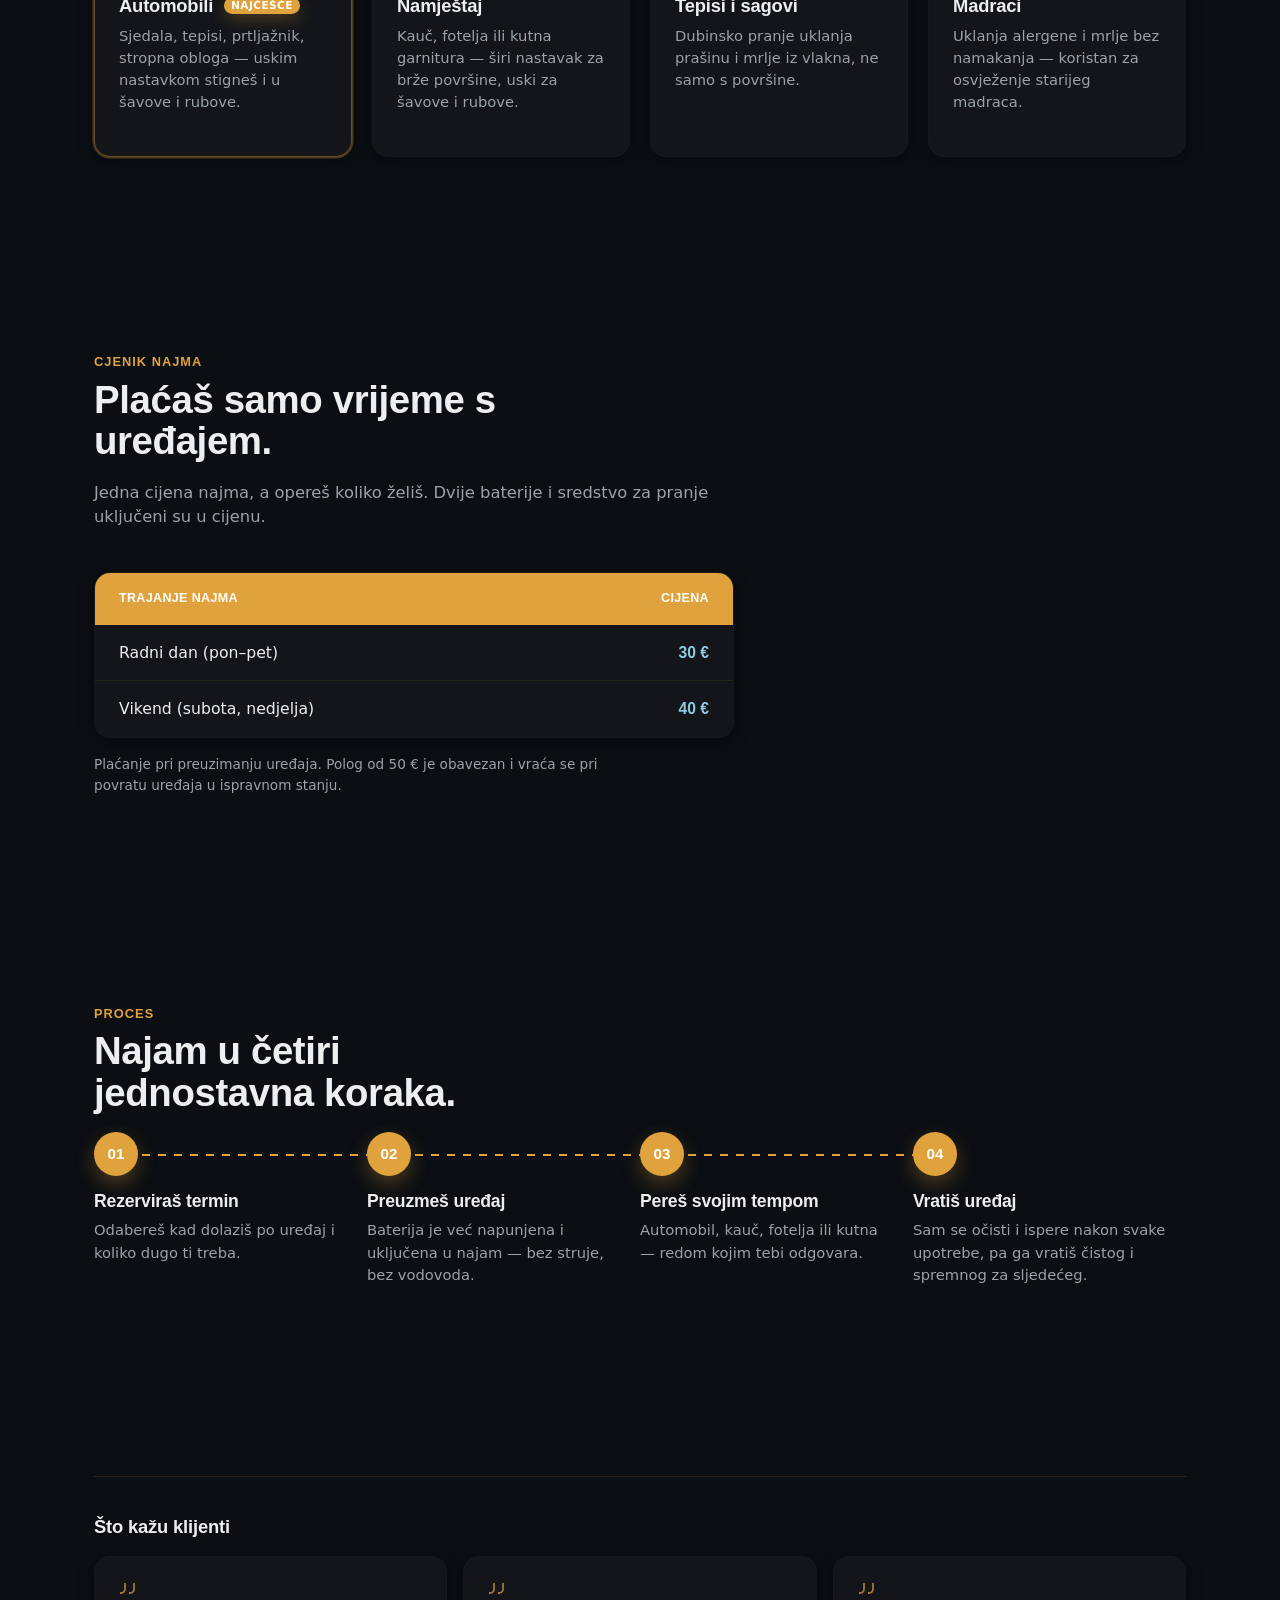
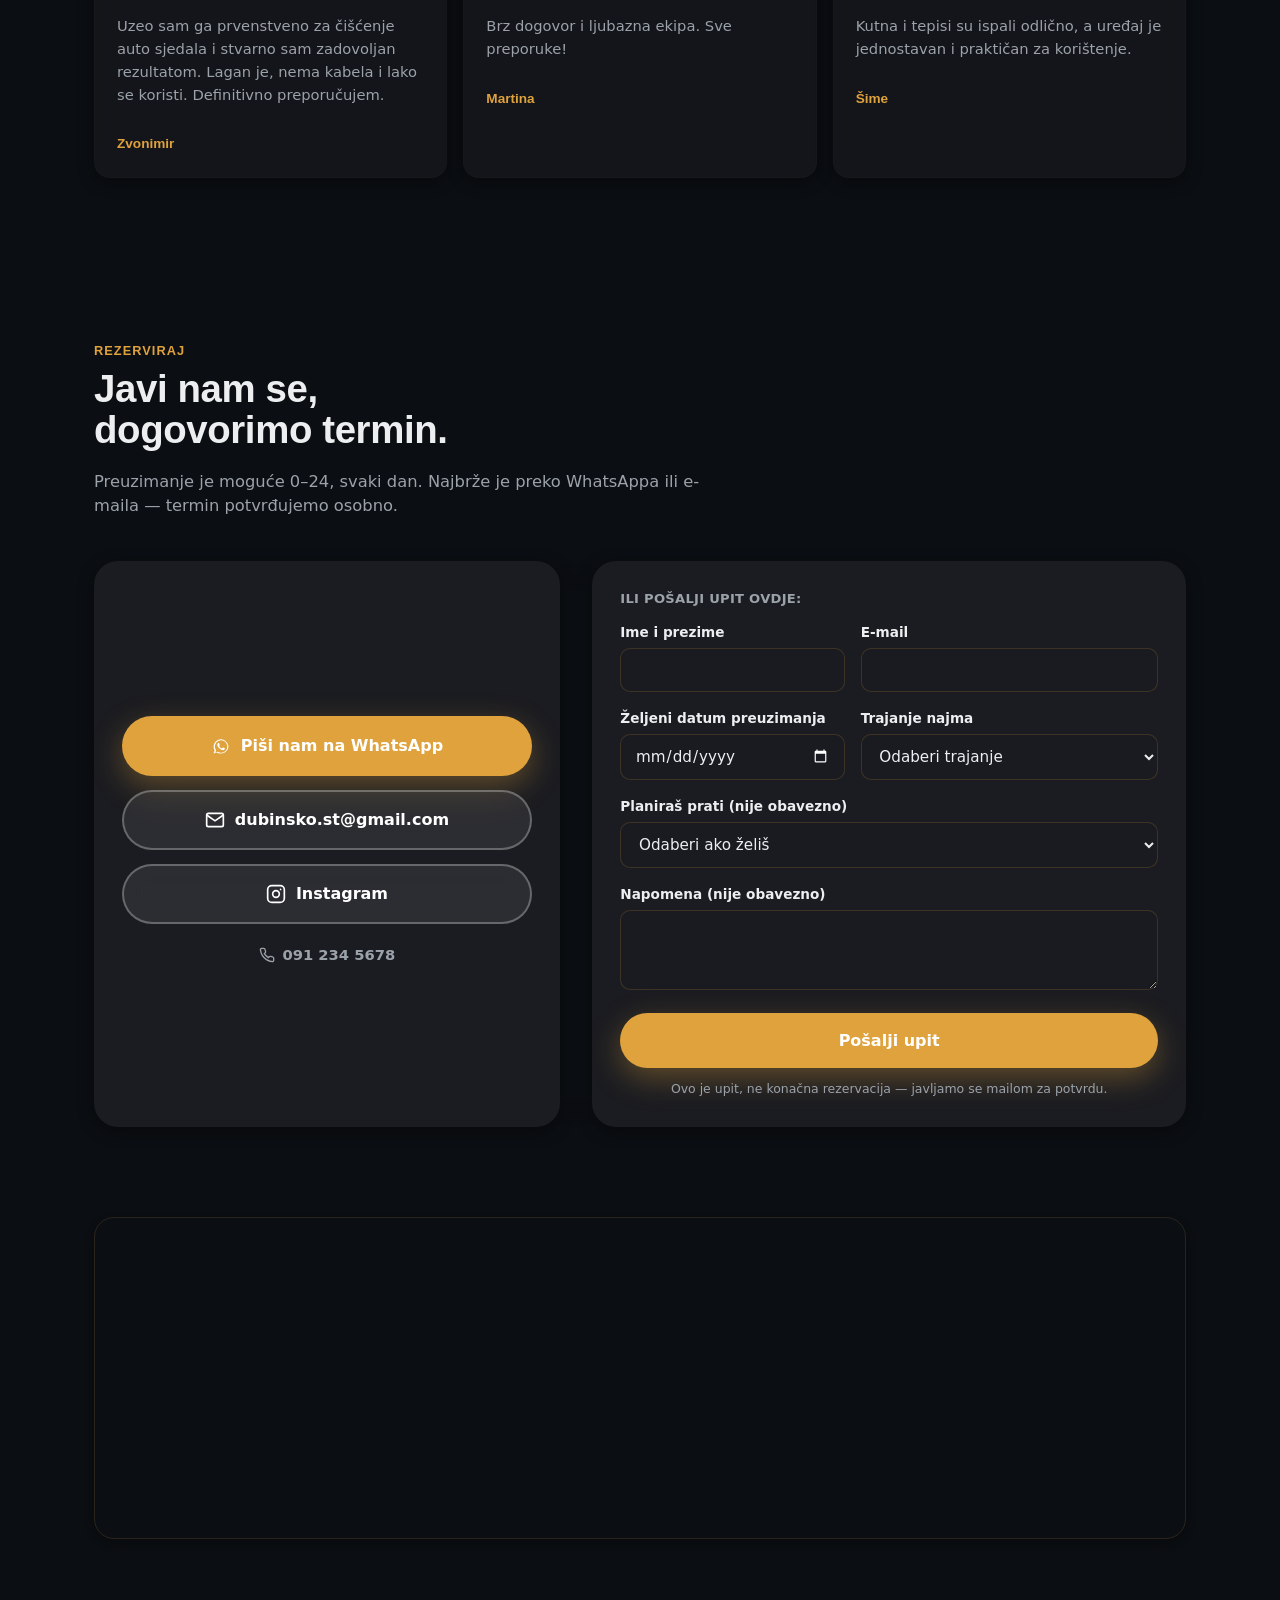
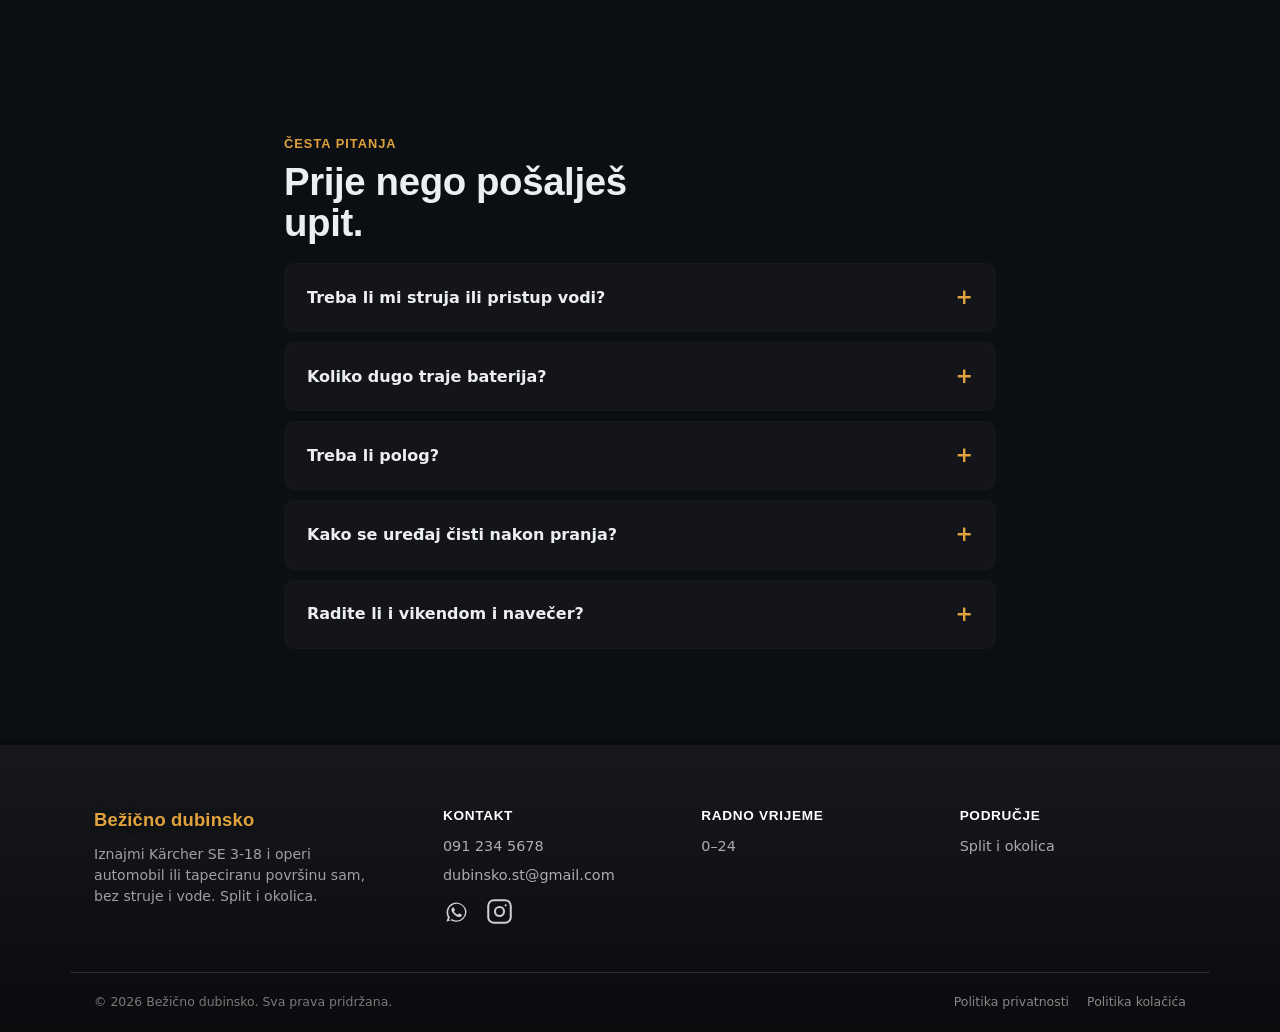
==== commit f5c88e27: "cjenik i faq tekst pologa razdvojeni ispravno" ====
--- a/index.html
+++ b/index.html
@@ -128,7 +128,7 @@
             <a href="https://wa.me/385912345678" target="_blank" rel="noopener" class="hero-icon-btn hero-icon-btn-primary" id="heroCtaBtn" aria-label="WhatsApp">
               <svg width="24" height="24" viewBox="0 0 24 24" fill="currentColor"><path d="M17.6 6.32A8.86 8.86 0 0 0 12.05 4a8.94 8.94 0 0 0-7.74 13.4L3 21l3.7-1.28A8.9 8.9 0 0 0 12.05 21h.01a8.93 8.93 0 0 0 8.93-8.94 8.9 8.9 0 0 0-3.39-5.74zm-5.55 13.7a7.4 7.4 0 0 1-3.78-1.04l-.27-.16-2.8.98.94-2.73-.18-.28a7.44 7.44 0 1 1 6.09 3.23zm4.08-5.57c-.22-.11-1.32-.65-1.53-.73-.2-.08-.35-.11-.5.11-.15.22-.57.73-.7.88-.13.15-.26.17-.48.06-.22-.11-.94-.35-1.79-1.11a6.7 6.7 0 0 1-1.24-1.54c-.13-.22-.01-.34.1-.45.1-.1.22-.26.33-.39.11-.13.15-.22.22-.37.07-.15.04-.28-.02-.39-.06-.11-.5-1.2-.68-1.65-.18-.43-.36-.37-.5-.38h-.43c-.15 0-.39.06-.6.28-.2.22-.79.77-.79 1.87s.81 2.17.92 2.32c.11.15 1.6 2.44 3.87 3.42.54.23.96.37 1.29.48.54.17 1.03.15 1.42.09.43-.06 1.32-.54 1.51-1.06.19-.52.19-.97.13-1.06-.06-.09-.2-.15-.42-.26z"/></svg>
             </a>
-            <a href="mailto:info@dubinsko-split.hr" class="hero-icon-btn" aria-label="E-mail">
+            <a href="mailto:dubinsko.st@gmail.com" class="hero-icon-btn" aria-label="E-mail">
               <svg width="24" height="24" viewBox="0 0 24 24" fill="none" stroke="currentColor" stroke-width="2"><rect x="2" y="4" width="20" height="16" rx="2"/><path d="m22 6-10 7L2 6"/></svg>
             </a>
             <a href="https://instagram.com/bezicno.dubinsko" target="_blank" rel="noopener" class="hero-icon-btn" aria-label="Instagram">
@@ -218,7 +218,7 @@
         <div class="price-row"><span data-i18n="pricing.row1">Radni dan (pon–pet)</span><span>30 €</span></div>
         <div class="price-row"><span data-i18n="pricing.row2">Vikend (subota, nedjelja)</span><span>40 €</span></div>
       </div>
-      <p class="price-note" data-i18n="pricing.note">Obavezan polog od 80 €, koji se vraća pri povratu uređaja u ispravnom stanju.</p>
+      <p class="price-note" data-i18n="pricing.note">Plaćanje pri preuzimanju uređaja. Polog od 50 € je obavezan i vraća se pri povratu uređaja u ispravnom stanju.</p>
     </div>
   </section>
 
@@ -284,7 +284,7 @@
     <div class="wrap">
       <p class="section-eyebrow" data-i18n="booking.eyebrow">Rezerviraj</p>
       <h2 class="section-title reveal" id="terminiHeading" data-i18n="booking.title">Javi nam se, dogovorimo termin.</h2>
-      <p class="section-lead" data-i18n="booking.lead">Preuzimanje je moguće pon–sub, 08–18h. Najbrže je preko WhatsAppa ili e-maila — termin potvrđujemo osobno.</p>
+      <p class="section-lead" data-i18n="booking.lead">Preuzimanje je moguće 0–24, svaki dan. Najbrže je preko WhatsAppa ili e-maila — termin potvrđujemo osobno.</p>
 
       <div class="booking booking--simple">
         <div class="contact-card reveal">
@@ -292,9 +292,9 @@
             <svg width="20" height="20" viewBox="0 0 24 24" fill="currentColor"><path d="M17.6 6.32A8.86 8.86 0 0 0 12.05 4a8.94 8.94 0 0 0-7.74 13.4L3 21l3.7-1.28A8.9 8.9 0 0 0 12.05 21h.01a8.93 8.93 0 0 0 8.93-8.94 8.9 8.9 0 0 0-3.39-5.74zm-5.55 13.7a7.4 7.4 0 0 1-3.78-1.04l-.27-.16-2.8.98.94-2.73-.18-.28a7.44 7.44 0 1 1 6.09 3.23zm4.08-5.57c-.22-.11-1.32-.65-1.53-.73-.2-.08-.35-.11-.5.11-.15.22-.57.73-.7.88-.13.15-.26.17-.48.06-.22-.11-.94-.35-1.79-1.11a6.7 6.7 0 0 1-1.24-1.54c-.13-.22-.01-.34.1-.45.1-.1.22-.26.33-.39.11-.13.15-.22.22-.37.07-.15.04-.28-.02-.39-.06-.11-.5-1.2-.68-1.65-.18-.43-.36-.37-.5-.38h-.43c-.15 0-.39.06-.6.28-.2.22-.79.77-.79 1.87s.81 2.17.92 2.32c.11.15 1.6 2.44 3.87 3.42.54.23.96.37 1.29.48.54.17 1.03.15 1.42.09.43-.06 1.32-.54 1.51-1.06.19-.52.19-.97.13-1.06-.06-.09-.2-.15-.42-.26z"/></svg>
             <span data-i18n="booking.whatsappBtn">Piši nam na WhatsApp</span>
           </a>
-          <a href="mailto:info@dubinsko-split.hr" class="btn btn-ghost btn-lg btn-block contact-btn">
+          <a href="mailto:dubinsko.st@gmail.com" class="btn btn-ghost btn-lg btn-block contact-btn">
             <svg width="20" height="20" viewBox="0 0 24 24" fill="none" stroke="currentColor" stroke-width="2"><rect x="2" y="4" width="20" height="16" rx="2"/><path d="m22 6-10 7L2 6"/></svg>
-            <span>info@dubinsko-split.hr</span>
+            <span>dubinsko.st@gmail.com</span>
           </a>
           <a href="https://instagram.com/bezicno.dubinsko" target="_blank" rel="noopener" class="btn btn-ghost btn-lg btn-block contact-btn">
             <svg width="20" height="20" viewBox="0 0 24 24" fill="none" stroke="currentColor" stroke-width="2"><rect x="2" y="2" width="20" height="20" rx="5"/><circle cx="12" cy="12" r="4"/><circle cx="17.5" cy="6.5" r="1" fill="currentColor" stroke="none"/></svg>
@@ -364,7 +364,7 @@
             </label>
             <label class="field field-wide">
               <span data-i18n="form.note">Napomena (nije obavezno)</span>
-              <textarea name="Napomena" rows="3" data-i18n-attr="placeholder:form.notePlaceholder" placeholder="Preuzimanje osobno ili dostava, parking i sl."></textarea>
+              <textarea name="Napomena" rows="3"></textarea>
             </label>
           </div>
 
@@ -377,7 +377,7 @@
 
       <div class="map-embed reveal">
         <iframe
-          src="https://www.google.com/maps?q=Split,+Croatia&output=embed"
+          src="https://www.google.com/maps?q=Split+3,+Split,+Croatia&output=embed"
           width="100%"
           height="320"
           style="border:0;"
@@ -407,15 +407,15 @@
         </details>
         <details class="faq-item reveal">
           <summary data-i18n="faq.q3">Treba li polog?</summary>
-          <p data-i18n="faq.a3">Da, 80 € povratnog pologa koji se vraća pri povratu uređaja u ispravnom stanju.</p>
+          <p data-i18n="faq.a3">Da, polog od 50 € je obavezan i vraća se pri povratu uređaja u ispravnom stanju.</p>
         </details>
         <details class="faq-item reveal">
           <summary data-i18n="faq.q4">Kako se uređaj čisti nakon pranja?</summary>
           <p data-i18n="faq.a4">Ima ugrađenu funkciju ispiranja — sam ispere sebe i crijevo nakon svake upotrebe, tako da se sprječavaju neugodni mirisi i bakterije.</p>
         </details>
         <details class="faq-item reveal">
-          <summary data-i18n="faq.q5">Radite li vikendom?</summary>
-          <p data-i18n="faq.a5">Preuzimanje i povrat su mogući ponedjeljkom do subote, 08–18h. Za vikend paket dogovaramo preuzimanje petkom.</p>
+          <summary data-i18n="faq.q5">Radite li i vikendom i navečer?</summary>
+          <p data-i18n="faq.a5">Da, dostupni smo 0–24, svaki dan u tjednu. Javi se kad god ti odgovara, dogovorit ćemo termin preuzimanja.</p>
         </details>
       </div>
     </div>
@@ -435,7 +435,7 @@
     <div class="footer-col">
       <h4 data-i18n="footer.contact">Kontakt</h4>
       <p><a href="tel:+385912345678">091 234 5678</a></p>
-      <p><a href="mailto:info@dubinsko-split.hr">info@dubinsko-split.hr</a></p>
+      <p><a href="mailto:dubinsko.st@gmail.com">dubinsko.st@gmail.com</a></p>
       <p class="footer-social-row">
         <a href="https://wa.me/385912345678" target="_blank" rel="noopener" class="footer-whatsapp" aria-label="WhatsApp">
           <svg width="27" height="27" viewBox="0 0 24 24" fill="currentColor"><path d="M17.6 6.32A8.86 8.86 0 0 0 12.05 4a8.94 8.94 0 0 0-7.74 13.4L3 21l3.7-1.28A8.9 8.9 0 0 0 12.05 21h.01a8.93 8.93 0 0 0 8.93-8.94 8.9 8.9 0 0 0-3.39-5.74zm-5.55 13.7a7.4 7.4 0 0 1-3.78-1.04l-.27-.16-2.8.98.94-2.73-.18-.28a7.44 7.44 0 1 1 6.09 3.23zm4.08-5.57c-.22-.11-1.32-.65-1.53-.73-.2-.08-.35-.11-.5.11-.15.22-.57.73-.7.88-.13.15-.26.17-.48.06-.22-.11-.94-.35-1.79-1.11a6.7 6.7 0 0 1-1.24-1.54c-.13-.22-.01-.34.1-.45.1-.1.22-.26.33-.39.11-.13.15-.22.22-.37.07-.15.04-.28-.02-.39-.06-.11-.5-1.2-.68-1.65-.18-.43-.36-.37-.5-.38h-.43c-.15 0-.39.06-.6.28-.2.22-.79.77-.79 1.87s.81 2.17.92 2.32c.11.15 1.6 2.44 3.87 3.42.54.23.96.37 1.29.48.54.17 1.03.15 1.42.09.43-.06 1.32-.54 1.51-1.06.19-.52.19-.97.13-1.06-.06-.09-.2-.15-.42-.26z"/></svg>
@@ -447,8 +447,7 @@
     </div>
     <div class="footer-col">
       <h4 data-i18n="footer.hours">Radno vrijeme</h4>
-      <p data-i18n="footer.hours1">Pon–Sub: 08:00–18:00</p>
-      <p data-i18n="footer.hours2">Ned: zatvoreno</p>
+      <p data-i18n="footer.hours1">0–24</p>
     </div>
     <div class="footer-col">
       <h4 data-i18n="footer.area">Područje</h4>
